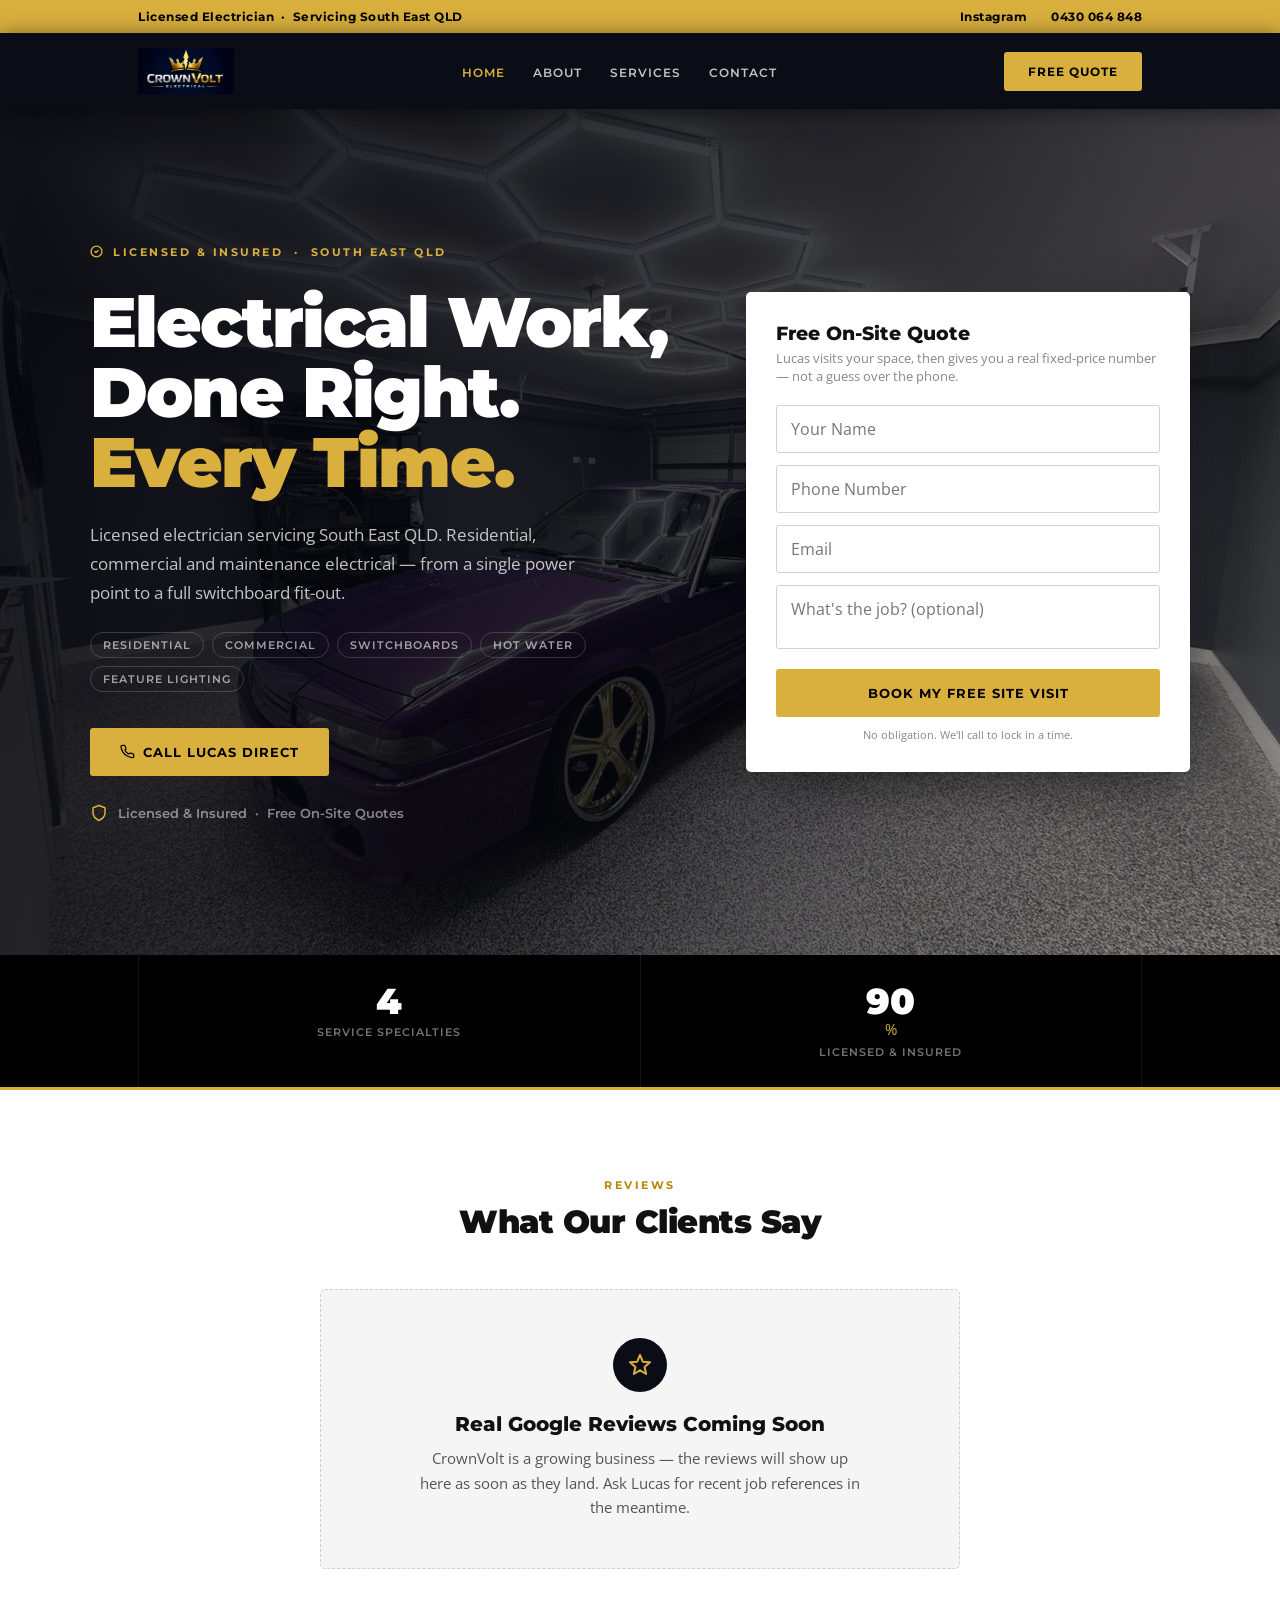
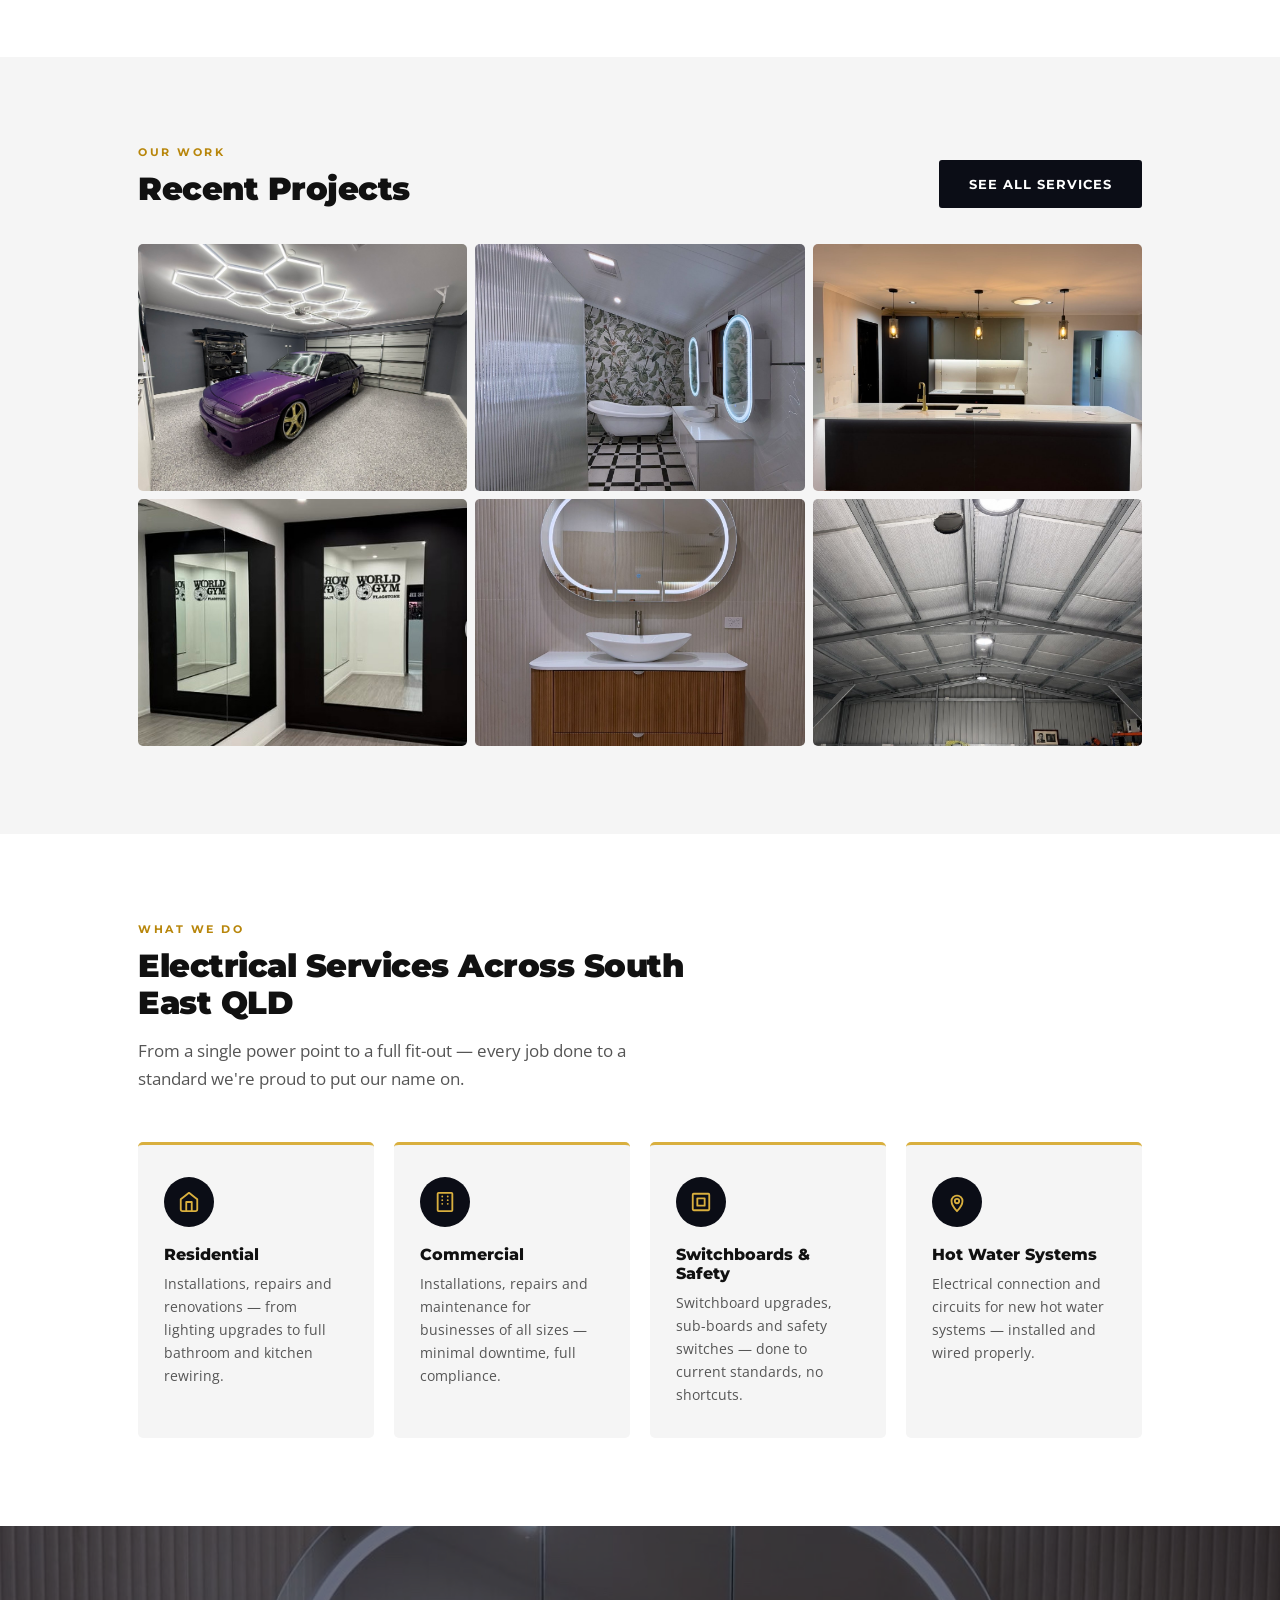
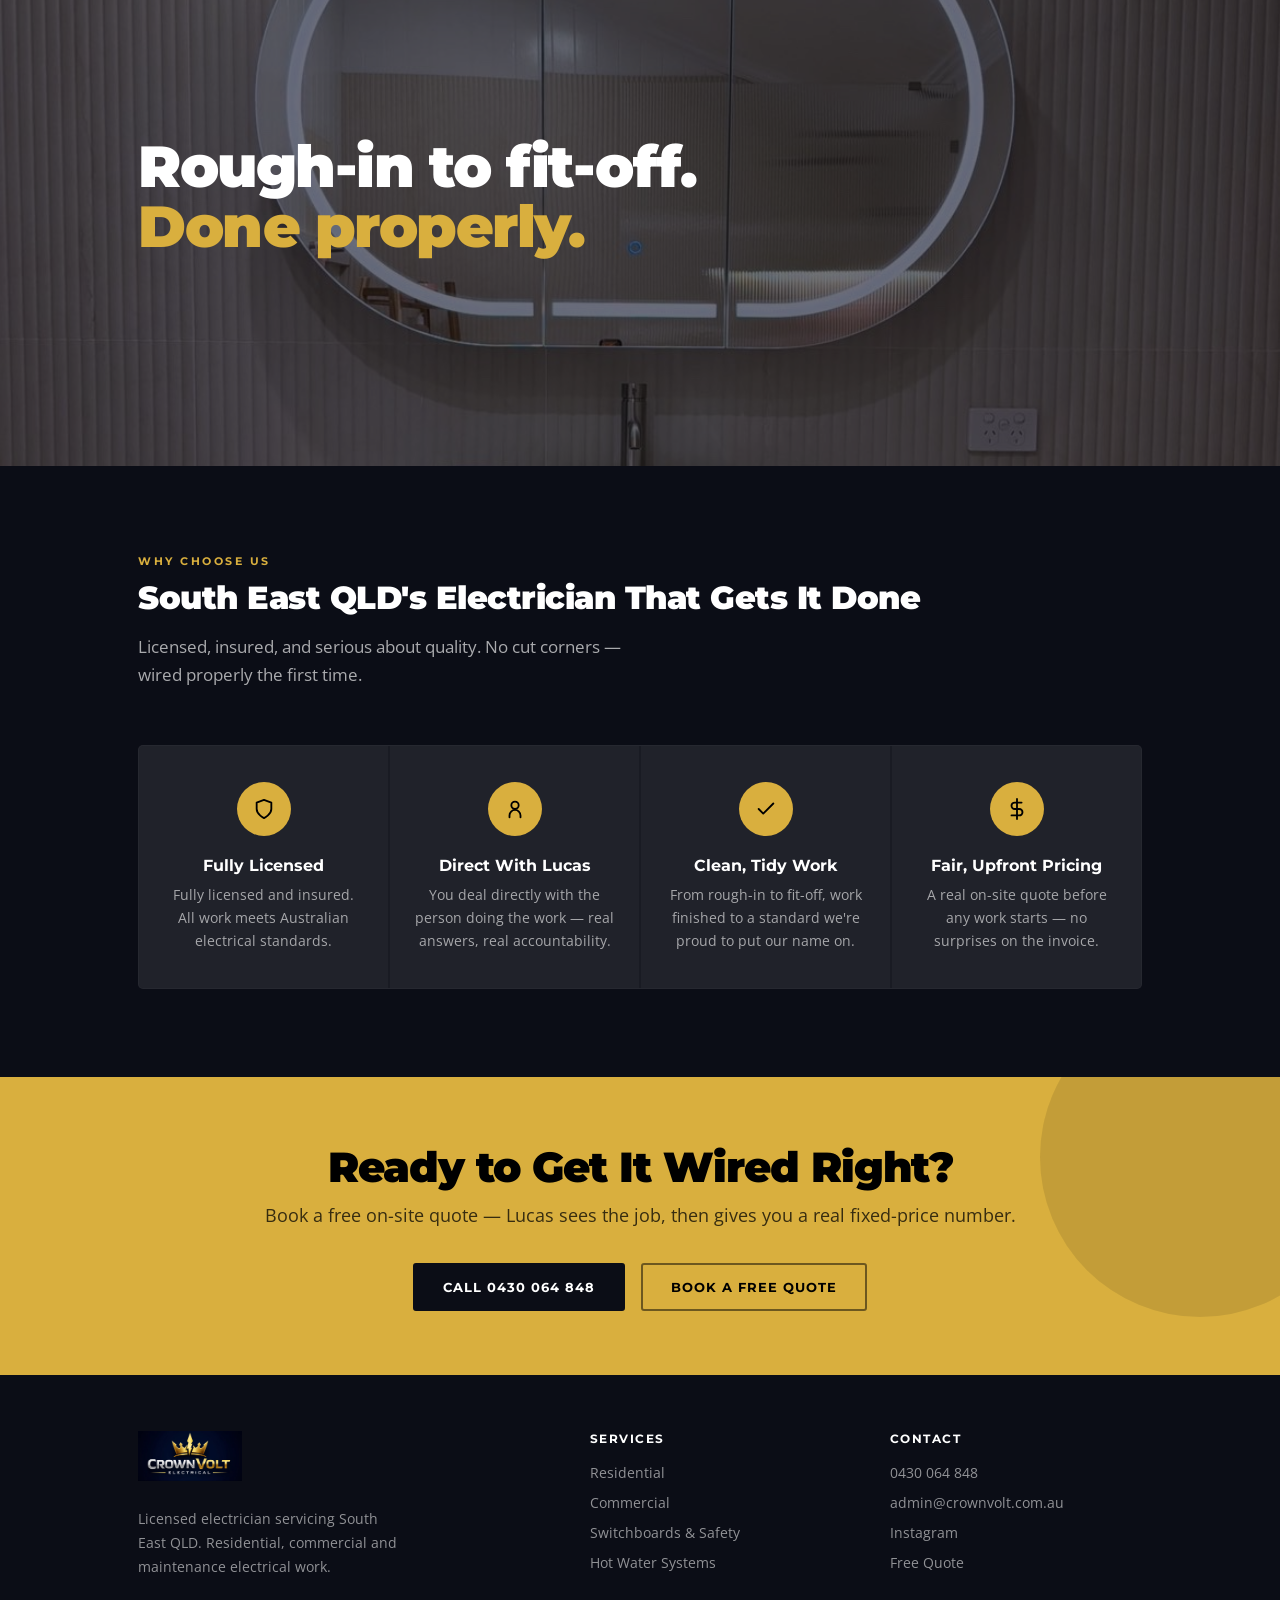
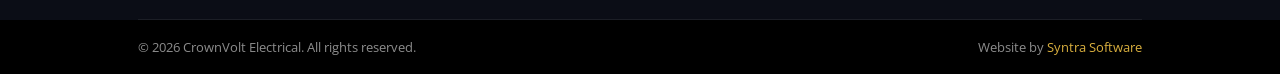
==== index.html @ 305467bc "Rebuild as a real 4-page site with fresh photos Was a single-page demo. Rebuilt to match the standar" ====
<!-- CrownVolt Electrical — Syntra build. Rebuilt as a 4-page site 2026-08-24 (was single-page
     2026-08-08), matching the standard now used across every other Syntra client site
     (ProCircuit/Powerluxe/SEQ DirtWorx). Real content: business name, phone, email, service
     area, and every photo are CrownVolt's own — 10 from photos Lucas supplied directly, 2 from
     their Instagram (@crownvolt.electrical, credited job: World's Gym Flagstone, 15 Aug 2026).
     No real Google reviews exist yet — Reviews section is an honest "coming soon" placeholder,
     not fabricated. Contact form is demo-safe (client-side only) — CrownVolt hasn't signed on
     yet, so there's no real n8n webhook to wire up. Owner "Lucas" confirmed by Joshua 2026-08-08. -->
<!DOCTYPE html>
<html lang="en">
<head>
  <meta charset="UTF-8" />
  <link rel="icon" type="image/png" href="favicon.png" />
  <meta name="viewport" content="width=device-width, initial-scale=1.0" />
  <title>CrownVolt Electrical | Licensed Electrician South East QLD</title>
  <meta name="description" content="CrownVolt Electrical — licensed electrician servicing South East QLD. Residential, commercial and maintenance electrical work. Free on-site quotes." />
  <meta property="og:title" content="CrownVolt Electrical | Licensed Electrician South East QLD" />
  <meta property="og:description" content="Residential, commercial and maintenance electrical work across South East QLD. Free on-site quotes." />
  <meta property="og:type" content="website" />
  <meta property="og:image" content="images/garage-hexagon-led-lighting.jpg" />
  <link rel="preconnect" href="https://fonts.googleapis.com" />
  <link rel="preconnect" href="https://fonts.gstatic.com" crossorigin />
  <link href="https://fonts.googleapis.com/css2?family=Montserrat:wght@400;500;600;700;800;900&family=Open+Sans:wght@400;500;600;700&display=swap" rel="stylesheet" />
  <link rel="stylesheet" href="css/styles.css" />
  <!-- No GA4 tag wired yet — CrownVolt hasn't signed on, nothing real to measure. -->
</head>
<body>

  <!-- TOP BAR -->
  <div class="topbar">
    <div class="inner topbar-inner">
      <span class="topbar-left">Licensed Electrician &nbsp;·&nbsp; Servicing South East QLD</span>
      <div class="topbar-right">
        <a href="https://www.instagram.com/crownvolt.electrical/" target="_blank" rel="noopener">Instagram</a>
        <a href="tel:0430064848"><strong>0430 064 848</strong></a>
      </div>
    </div>
  </div>

  <!-- NAV -->
  <header class="nav">
    <div class="inner nav-inner">
      <a href="index.html" class="nav-logo">
        <img src="logo.png" alt="CrownVolt Electrical" style="height:46px;width:auto;" />
      </a>
      <ul class="nav-links">
        <li><a href="index.html" class="is-active">Home</a></li>
        <li><a href="about.html">About</a></li>
        <li><a href="services.html">Services</a></li>
        <li><a href="contact.html">Contact</a></li>
      </ul>
      <a href="tel:0430064848" class="btn btn-primary nav-cta-btn">Free Quote</a>
      <button class="nav-hamburger" id="hamburger" aria-label="Menu">
        <span></span><span></span><span></span>
      </button>
    </div>
    <nav class="nav-mobile" id="mobileMenu">
      <a href="index.html">Home</a>
      <a href="about.html">About</a>
      <a href="services.html">Services</a>
      <a href="contact.html">Contact</a>
      <a href="tel:0430064848" class="btn btn-primary">0430 064 848</a>
    </nav>
  </header>

  <!-- HERO -->
  <section class="hero" id="hero">
    <div class="hero-photo"></div>
    <div class="hero-overlay"></div>
    <div class="inner hero-grid">
      <div class="hero-inner">
        <div class="hero-badge">
          <svg viewBox="0 0 24 24" fill="none" stroke="currentColor" stroke-width="2.5" stroke-linecap="round" stroke-linejoin="round" width="13" height="13"><path d="M9 12l2 2 4-4"/><circle cx="12" cy="12" r="10"/></svg>
          Licensed &amp; Insured &nbsp;·&nbsp; South East QLD
        </div>
        <h1 class="hero-headline">
          Electrical Work,<br />Done Right.<br /><em>Every Time.</em>
        </h1>
        <p class="hero-sub">
          Licensed electrician servicing South East QLD. Residential, commercial and maintenance electrical —
          from a single power point to a full switchboard fit-out.
        </p>
        <div class="hero-services">
          <span class="hero-service-tag">Residential</span>
          <span class="hero-service-tag">Commercial</span>
          <span class="hero-service-tag">Switchboards</span>
          <span class="hero-service-tag">Hot Water</span>
          <span class="hero-service-tag">Feature Lighting</span>
        </div>
        <div class="hero-cta-block">
          <a href="tel:0430064848" class="btn btn-primary">
            <svg viewBox="0 0 24 24" fill="none" stroke="currentColor" stroke-width="2" stroke-linecap="round" stroke-linejoin="round" width="15" height="15"><path d="M22 16.92v3a2 2 0 0 1-2.18 2 19.79 19.79 0 0 1-8.63-3.07A19.5 19.5 0 0 1 4.69 13a19.79 19.79 0 0 1-3.07-8.67A2 2 0 0 1 3.6 2.22h3a2 2 0 0 1 2 1.72c.127.96.361 1.903.7 2.81a2 2 0 0 1-.45 2.11L7.91 9.91a16 16 0 0 0 6.06 6.06l.94-.94a2 2 0 0 1 2.11-.45c.907.339 1.85.573 2.81.7A2 2 0 0 1 22 16.92z"/></svg>
            Call Lucas Direct
          </a>
        </div>
        <div class="hero-qbcc">
          <svg viewBox="0 0 24 24" fill="none" stroke="currentColor" stroke-width="2" stroke-linecap="round" stroke-linejoin="round" width="18" height="18"><path d="M12 22s8-4 8-10V5l-8-3-8 3v7c0 6 8 10 8 10z"/></svg>
          <span>Licensed &amp; Insured &nbsp;·&nbsp; Free On-Site Quotes</span>
        </div>
      </div>

      <div class="hero-lead-card">
        <h3>Free On-Site Quote</h3>
        <p class="sub">Lucas visits your space, then gives you a real fixed-price number — not a guess over the phone.</p>
        <form id="heroLeadForm">
          <div class="hero-form-group"><input type="text" placeholder="Your Name" required /></div>
          <div class="hero-form-group"><input type="tel" placeholder="Phone Number" required /></div>
          <div class="hero-form-group"><input type="email" placeholder="Email" required /></div>
          <div class="hero-form-group"><textarea placeholder="What's the job? (optional)"></textarea></div>
          <button type="submit" class="btn btn-primary">Book My Free Site Visit</button>
        </form>
        <p class="hero-lead-note">No obligation. We'll call to lock in a time.</p>
        <div id="heroFormSuccess">
          <svg xmlns="http://www.w3.org/2000/svg" width="30" height="30" viewBox="0 0 24 24" fill="none" stroke="currentColor" stroke-width="2" stroke-linecap="round" stroke-linejoin="round"><circle cx="12" cy="12" r="10"/><polyline points="8 12 11 15 16 9"/></svg>
          <p>Thanks — Lucas will call to lock in a time for your free site visit.</p>
        </div>
      </div>
    </div>
  </section>

  <!-- STATS BAR -->
  <section class="stats">
    <div class="inner">
      <div class="stats-grid">
        <div class="stat fade-up d1">
          <span class="stat-num" data-target="5">0</span>
          <span class="stat-label">Service Specialties</span>
        </div>
        <div class="stat fade-up d2">
          <span class="stat-num" data-target="100">0</span><span class="stat-suffix">%</span>
          <span class="stat-label">Licensed &amp; Insured</span>
        </div>
      </div>
    </div>
  </section>

  <!-- REVIEWS (Hero -> Reviews -> Gallery, standing order for every Syntra build) -->
  <section class="testimonials" id="reviews">
    <div class="inner">
      <div style="text-align:center;margin-bottom:48px;">
        <span class="section-label fade-up">Reviews</span>
        <h2 class="section-title fade-up d1" style="max-width:none;margin:0 auto;">What Our Clients Say</h2>
      </div>
      <div class="reviews-placeholder fade-up d2">
        <div class="icon">
          <svg viewBox="0 0 24 24" fill="none" stroke="currentColor" stroke-width="2" stroke-linecap="round" stroke-linejoin="round" width="24" height="24"><path d="M12 17.27L18.18 21l-1.64-7.03L22 9.24l-7.19-.61L12 2 9.19 8.63 2 9.24l5.46 4.73L5.82 21z"/></svg>
        </div>
        <h3>Real Google Reviews Coming Soon</h3>
        <p>CrownVolt is a growing business — the reviews will show up here as soon as they land. Ask Lucas for recent job references in the meantime.</p>
      </div>
    </div>
  </section>

  <!-- GALLERY -->
  <section class="gallery" id="gallery">
    <div class="inner">
      <div class="gallery-intro">
        <div>
          <span class="section-label fade-up">Our Work</span>
          <h2 class="section-title fade-up d1" style="margin-bottom:0;">Recent Projects</h2>
        </div>
        <a href="services.html" class="btn btn-dark fade-up d2">See All Services</a>
      </div>
      <div class="gallery-grid">
        <div class="gallery-item"><img src="images/garage-hexagon-led-lighting.jpg" alt="Custom garage — hexagon LED feature lighting installation" loading="lazy" /><span class="gallery-item-cap">Hexagon LED Feature Lighting</span></div>
        <div class="gallery-item"><img src="images/bathroom-checkerboard-clawfoot-tub-hires.jpg" alt="Bathroom renovation — freestanding tub, checkerboard floor, backlit oval mirrors" loading="lazy" /><span class="gallery-item-cap">Bathroom Renovation</span></div>
        <div class="gallery-item"><img src="images/kitchen-pendant-lighting-reno.jpg" alt="Kitchen renovation — pendant lighting and LED under-bench strip lighting" loading="lazy" /><span class="gallery-item-cap">Kitchen Renovation</span></div>
        <div class="gallery-item"><img src="images/commercial-gym-mirror-fitout.jpg" alt="World's Gym Flagstone — commercial electrical maintenance and fit-out" loading="lazy" /><span class="gallery-item-cap">Commercial — World's Gym</span></div>
        <div class="gallery-item"><img src="images/bathroom-timber-vanity-oval-mirror-hires.jpg" alt="Bathroom renovation — timber vanity with backlit LED oval mirror" loading="lazy" /><span class="gallery-item-cap">Bathroom Renovation</span></div>
        <div class="gallery-item"><img src="images/shed-highbay-lighting-hires.jpg" alt="Shed fit-out — LED highbay lighting installation" loading="lazy" /><span class="gallery-item-cap">Shed Fit-Out</span></div>
      </div>
    </div>
  </section>

  <!-- SERVICES TEASER -->
  <section class="services" id="services">
    <div class="inner">
      <span class="section-label fade-up">What We Do</span>
      <h2 class="section-title fade-up d1">Electrical Services Across South East QLD</h2>
      <p class="section-sub fade-up d2">From a single power point to a full fit-out — every job done to a standard we're proud to put our name on.</p>
      <div class="services-grid">

        <div class="service-icon-card fade-up d1">
          <div class="icon"><svg xmlns="http://www.w3.org/2000/svg" width="22" height="22" viewBox="0 0 24 24" fill="none" stroke="currentColor" stroke-width="2" stroke-linecap="round" stroke-linejoin="round"><path d="M3 9l9-7 9 7v11a2 2 0 0 1-2 2H5a2 2 0 0 1-2-2z"/><polyline points="9 22 9 12 15 12 15 22"/></svg></div>
          <h3>Residential</h3>
          <p>Installations, repairs and renovations — from lighting upgrades to full bathroom and kitchen rewiring.</p>
        </div>

        <div class="service-icon-card fade-up d2">
          <div class="icon"><svg xmlns="http://www.w3.org/2000/svg" width="22" height="22" viewBox="0 0 24 24" fill="none" stroke="currentColor" stroke-width="2" stroke-linecap="round" stroke-linejoin="round"><rect x="4" y="2" width="16" height="20" rx="1"/><line x1="9" y1="6" x2="9" y2="6.01"/><line x1="15" y1="6" x2="15" y2="6.01"/><line x1="9" y1="10" x2="9" y2="10.01"/><line x1="15" y1="10" x2="15" y2="10.01"/><line x1="9" y1="14" x2="9" y2="14.01"/><line x1="15" y1="14" x2="15" y2="14.01"/></svg></div>
          <h3>Commercial</h3>
          <p>Installations, repairs and maintenance for businesses of all sizes — minimal downtime, full compliance.</p>
        </div>

        <div class="service-icon-card fade-up d3">
          <div class="icon"><svg xmlns="http://www.w3.org/2000/svg" width="22" height="22" viewBox="0 0 24 24" fill="none" stroke="currentColor" stroke-width="2" stroke-linecap="round" stroke-linejoin="round"><rect x="3" y="3" width="18" height="18" rx="1"/><path d="M8 8h8v8H8z"/></svg></div>
          <h3>Switchboards &amp; Safety</h3>
          <p>Switchboard upgrades, sub-boards and safety switches — done to current standards, no shortcuts.</p>
        </div>

        <div class="service-icon-card fade-up d4">
          <div class="icon"><svg xmlns="http://www.w3.org/2000/svg" width="22" height="22" viewBox="0 0 24 24" fill="none" stroke="currentColor" stroke-width="2" stroke-linecap="round" stroke-linejoin="round"><path d="M12 22c4-4 6-7 6-11a6 6 0 0 0-12 0c0 4 2 7 6 11z"/><circle cx="12" cy="11" r="2.4"/></svg></div>
          <h3>Hot Water Systems</h3>
          <p>Electrical connection and circuits for new hot water systems — installed and wired properly.</p>
        </div>

      </div>
    </div>
  </section>

  <!-- STATEMENT PHOTO -->
  <section class="statement-photo">
    <div class="statement-bg" style="background-image:url('images/bathroom-timber-vanity-oval-mirror-hires.jpg');background-position:center 30%;"></div>
    <div class="statement-overlay"></div>
    <div class="inner statement-content">
      <p class="statement-text">Rough-in to fit-off.<br><em>Done properly.</em></p>
    </div>
  </section>

  <!-- WHY US -->
  <section class="why-us" id="why-us">
    <div class="inner">
      <span class="section-label fade-up">Why Choose Us</span>
      <h2 class="section-title fade-up d1">South East QLD's Electrician That Gets It Done</h2>
      <p class="section-sub fade-up d2">Licensed, insured, and serious about quality. No cut corners — wired properly the first time.</p>
      <div class="why-grid">
        <div class="why-item fade-up d1">
          <div class="why-icon">
            <svg viewBox="0 0 24 24" fill="none" stroke="currentColor" stroke-width="2" stroke-linecap="round" stroke-linejoin="round" width="22" height="22"><path d="M12 22s8-4 8-10V5l-8-3-8 3v7c0 6 8 10 8 10z"/></svg>
          </div>
          <h4>Fully Licensed</h4>
          <p>Fully licensed and insured. All work meets Australian electrical standards.</p>
        </div>
        <div class="why-item fade-up d2">
          <div class="why-icon">
            <svg viewBox="0 0 24 24" fill="none" stroke="currentColor" stroke-width="2" stroke-linecap="round" stroke-linejoin="round" width="22" height="22"><circle cx="12" cy="8" r="4"/><path d="M6 21v-2a6 6 0 0 1 12 0v2"/></svg>
          </div>
          <h4>Direct With Lucas</h4>
          <p>You deal directly with the person doing the work — real answers, real accountability.</p>
        </div>
        <div class="why-item fade-up d3">
          <div class="why-icon">
            <svg viewBox="0 0 24 24" fill="none" stroke="currentColor" stroke-width="2" stroke-linecap="round" stroke-linejoin="round" width="22" height="22"><polyline points="20 6 9 17 4 12"/></svg>
          </div>
          <h4>Clean, Tidy Work</h4>
          <p>From rough-in to fit-off, work finished to a standard we're proud to put our name on.</p>
        </div>
        <div class="why-item fade-up d4">
          <div class="why-icon">
            <svg viewBox="0 0 24 24" fill="none" stroke="currentColor" stroke-width="2" stroke-linecap="round" stroke-linejoin="round" width="22" height="22"><line x1="12" y1="1" x2="12" y2="23"/><path d="M17 5H9.5a3.5 3.5 0 0 0 0 7h5a3.5 3.5 0 0 1 0 7H6"/></svg>
          </div>
          <h4>Fair, Upfront Pricing</h4>
          <p>A real on-site quote before any work starts — no surprises on the invoice.</p>
        </div>
      </div>
    </div>
  </section>

  <!-- CTA BANNER -->
  <section class="cta-banner">
    <div class="inner cta-inner">
      <h2>Ready to Get It Wired Right?</h2>
      <p>Book a free on-site quote — Lucas sees the job, then gives you a real fixed-price number.</p>
      <div class="cta-buttons">
        <a href="tel:0430064848" class="btn btn-dark">Call 0430 064 848</a>
        <a href="contact.html" class="btn btn-outline">Book a Free Quote</a>
      </div>
    </div>
  </section>

  <!-- FOOTER -->
  <footer class="footer">
    <div class="inner">
      <div class="footer-grid">
        <div class="footer-brand">
          <div class="footer-logo">
            <img src="logo.png" alt="CrownVolt Electrical" style="height:50px;width:auto;margin-bottom:12px;" />
          </div>
          <p>Licensed electrician servicing South East QLD. Residential, commercial and maintenance electrical work.</p>
        </div>
        <div class="footer-col">
          <h4>Services</h4>
          <ul>
            <li><a href="services.html">Residential</a></li>
            <li><a href="services.html">Commercial</a></li>
            <li><a href="services.html">Switchboards &amp; Safety</a></li>
            <li><a href="services.html">Hot Water Systems</a></li>
          </ul>
        </div>
        <div class="footer-col">
          <h4>Contact</h4>
          <ul>
            <li><a href="tel:0430064848">0430 064 848</a></li>
            <li><a href="mailto:admin@crownvolt.com.au">admin@crownvolt.com.au</a></li>
            <li><a href="https://www.instagram.com/crownvolt.electrical/" target="_blank" rel="noopener">Instagram</a></li>
            <li><a href="contact.html">Free Quote</a></li>
          </ul>
        </div>
      </div>
    </div>
    <div class="footer-bottom">
      <div class="inner footer-bottom-inner">
        <span>&copy; 2026 CrownVolt Electrical. All rights reserved.</span>
        <span>Website by <a href="https://syntrasoftware.com" style="color:var(--c-secondary);">Syntra Software</a></span>
      </div>
    </div>
  </footer>

  <script src="js/main.js"></script>
</body>
</html>
---- css/styles.css ----
/* CrownVolt Electrical — shared stylesheet, multi-page rebuild 2026-08-24.
   Design system carried over from the original single-page demo (2026-08-08) —
   navy #0B0D16 + gold #D9AF3E, matched to CrownVolt's real logo. */

:root {
  --c-primary:          #0B0D16;
  --c-primary-dark:     #000000;
  --c-secondary:        #D9AF3E;
  --c-secondary-dark:   #B8860B;
  --c-accent:           #D9AF3E;

  --c-ink:              #111111;
  --c-body:             #555555;
  --c-muted:            #888888;
  --c-star:             #FFD000;
  --c-canvas:           #ffffff;
  --c-surface-soft:     #F5F5F5;
  --c-dark:             #111111;
  --c-dark-deep:        #000000;
  --c-hairline:         #e8e8e8;
  --c-hairline-strong:  #d0d0d0;
  --ff-display: 'Montserrat', Helvetica, Arial, sans-serif;
  --ff-body:    'Open Sans', Arial, sans-serif;
  --fs-hero:      clamp(38px, 6vw, 70px);
  --fs-h1:        clamp(32px, 4.5vw, 52px);
  --fs-h2:        clamp(24px, 3vw, 32px);
  --fs-h4:        18px;
  --fs-h5:        16px;
  --fs-body:      15px;
  --fs-body-lg:   17px;
  --space-xl:      64px;
  --space-section: 88px;
  --maxw:      1100px;
  --page-pad:  clamp(20px, 5vw, 48px);
  --nav-h:     76px;
  --r-btn:  3px;
  --r-card: 5px;
  --r-full: 9999px;
  --shadow-card: 0 2px 14px rgba(0,0,0,0.10);
  --ease-out: cubic-bezier(0.2, 0.7, 0.3, 1);
  --dur-fast: 150ms;
  --dur-base: 260ms;
}

*, *::before, *::after { box-sizing: border-box; margin: 0; padding: 0; }
html { scroll-behavior: smooth; }
body { font-family: var(--ff-body); font-size: var(--fs-body); color: var(--c-body); background: var(--c-canvas); }
img { display: block; max-width: 100%; }
a { color: inherit; text-decoration: none; }
.inner { max-width: var(--maxw); margin: 0 auto; padding: 0 var(--page-pad); }

/* ── BUTTONS ── */
.btn {
  display: inline-flex; align-items: center; gap: 8px;
  font-family: var(--ff-display); font-weight: 700; font-size: 13px;
  letter-spacing: 1px; text-transform: uppercase;
  padding: 14px 28px; border-radius: var(--r-btn);
  border: 2px solid transparent; cursor: pointer;
  transition: background var(--dur-base) var(--ease-out), transform var(--dur-fast) var(--ease-out);
}
.btn-primary { background: var(--c-secondary); color: #000; border-color: var(--c-secondary); }
.btn-primary:hover { background: var(--c-secondary-dark); border-color: var(--c-secondary-dark); transform: translateY(-1px); }
.btn-outline { background: transparent; color: #fff; border-color: rgba(255,255,255,0.65); }
.btn-outline:hover { background: rgba(255,255,255,0.10); border-color: #fff; }
.btn-dark { background: var(--c-primary); color: #fff; border-color: var(--c-primary); }
.btn-dark:hover { background: #1c2033; transform: translateY(-1px); }

/* ── TOP BAR ── */
.topbar {
  background: var(--c-secondary); color: #000;
  font-size: 12px; font-family: var(--ff-display); font-weight: 700;
  letter-spacing: 0.5px; padding: 9px 0;
}
.topbar-inner { display: flex; justify-content: space-between; align-items: center; gap: 16px; flex-wrap: wrap; }
.topbar a { color: inherit; transition: opacity var(--dur-fast); }
.topbar a:hover { opacity: 0.7; }
.topbar-right { display: flex; gap: 24px; }
@media (max-width: 768px) { .topbar-left { display: none; } }

/* ── NAV ── */
.nav {
  position: sticky; top: 0; z-index: 100;
  background: var(--c-primary); height: var(--nav-h);
  box-shadow: 0 2px 20px rgba(0,0,0,0.50);
}
.nav-inner { height: 100%; display: flex; align-items: center; justify-content: space-between; gap: 32px; }
.nav-logo { display: flex; align-items: center; }
.nav-links { display: flex; gap: 28px; list-style: none; }
.nav-links a {
  font-family: var(--ff-display); font-weight: 600; font-size: 12px;
  letter-spacing: 1px; text-transform: uppercase; color: rgba(255,255,255,0.75);
  transition: color var(--dur-fast);
}
.nav-links a:hover, .nav-links a.is-active { color: var(--c-secondary); }
.nav-cta-btn { padding: 10px 22px; font-size: 12px; }
.nav-hamburger { display: none; flex-direction: column; gap: 5px; cursor: pointer; padding: 4px; }
.nav-hamburger span { display: block; width: 24px; height: 2px; background: #fff; border-radius: 2px; transition: all var(--dur-base); }
.nav-mobile { display: none; }
@media (max-width: 768px) {
  .nav-links, .nav-cta-btn { display: none; }
  .nav-hamburger { display: flex; }
  .nav-mobile {
    position: fixed; inset: 0; top: var(--nav-h);
    background: #000; padding: 32px var(--page-pad);
    flex-direction: column; gap: 8px; z-index: 99;
  }
  .nav-mobile.is-open { display: flex; }
  .nav-mobile a {
    font-family: var(--ff-display); font-weight: 700; font-size: 18px;
    color: #fff; padding: 14px 0; border-bottom: 1px solid rgba(255,255,255,0.08);
  }
  .nav-mobile .btn { margin-top: 16px; justify-content: center; }
}

/* ── HERO (home page — full height, lead form) ── */
.hero {
  position: relative; min-height: 94vh;
  display: flex; align-items: center;
  background: var(--c-primary); overflow: hidden;
}
.hero-photo {
  position: absolute; inset: 0;
  background: url('../images/garage-hexagon-led-lighting.jpg') center 40%/cover no-repeat;
}
.hero-overlay {
  position: absolute; inset: 0;
  background: linear-gradient(115deg, rgba(6,7,14,0.94) 0%, rgba(6,7,14,0.76) 55%, rgba(6,7,14,0.34) 100%);
}
.hero-grid {
  position: relative; z-index: 1; padding: var(--space-xl) 0;
  display: grid; grid-template-columns: 1.15fr 0.85fr; gap: 56px; align-items: center;
}
.hero-inner { max-width: 680px; }
@media (max-width: 900px) { .hero-grid { grid-template-columns: 1fr; padding: 44px 0; } }

.hero-lead-card { background: #fff; border-radius: var(--r-card); padding: 30px; box-shadow: 0 24px 50px -16px rgba(0,0,0,0.55); animation: fadeUp 0.7s var(--ease-out) 0.3s both; }
.hero-lead-card h3 { font-family: var(--ff-display); font-weight: 800; font-size: 19px; color: var(--c-ink); margin-bottom: 4px; }
.hero-lead-card .sub { font-size: 13px; color: var(--c-muted); margin-bottom: 20px; }
.hero-form-group { margin-bottom: 12px; }
.hero-form-group input, .hero-form-group textarea {
  width: 100%; font-family: var(--ff-body); font-size: 16px; color: var(--c-ink);
  background: #fff; border: 1px solid var(--c-hairline-strong); border-radius: var(--r-btn);
  padding: 12px 14px; outline: none; transition: border-color 0.15s;
}
.hero-form-group input:focus, .hero-form-group textarea:focus { border-color: var(--c-secondary-dark); }
.hero-form-group textarea { resize: none; height: 64px; }
.hero-lead-card .btn { width: 100%; justify-content: center; margin-top: 4px; }
.hero-lead-note { text-align: center; font-size: 11px; color: var(--c-muted); margin-top: 10px; }
#heroFormSuccess { display: none; text-align: center; padding: 10px 0; }
#heroFormSuccess svg { color: var(--c-secondary-dark); margin: 0 auto 8px; }
#heroFormSuccess p { font-size: 13.5px; color: var(--c-body); }
.hero-badge {
  display: inline-flex; align-items: center; gap: 10px;
  color: var(--c-secondary); font-family: var(--ff-display); font-weight: 700;
  font-size: 11px; letter-spacing: 2.5px; text-transform: uppercase;
  margin-bottom: 28px;
  animation: fadeUp 0.6s var(--ease-out) 0.1s both;
}
.hero-headline {
  font-family: var(--ff-display); font-weight: 900;
  font-size: var(--fs-hero); line-height: 1.0;
  color: #fff; letter-spacing: -2px;
  animation: fadeUp 0.7s var(--ease-out) 0.2s both;
}
.hero-headline em { font-style: normal; color: var(--c-secondary); }
.hero-sub {
  font-size: 17px; line-height: 1.7; color: rgba(255,255,255,0.75);
  margin-top: 24px; animation: fadeUp 0.7s var(--ease-out) 0.32s both;
  max-width: 520px;
}
.hero-services {
  display: flex; flex-wrap: wrap; gap: 8px; margin-top: 24px;
  animation: fadeUp 0.7s var(--ease-out) 0.38s both;
}
.hero-service-tag {
  font-family: var(--ff-display); font-weight: 600; font-size: 11px;
  letter-spacing: 1px; text-transform: uppercase;
  color: rgba(255,255,255,0.60); border: 1px solid rgba(255,255,255,0.18);
  padding: 5px 12px; border-radius: var(--r-full);
}
.hero-cta-block {
  display: flex; flex-wrap: wrap; gap: 14px; margin-top: 36px;
  animation: fadeUp 0.7s var(--ease-out) 0.44s both;
}
.hero-qbcc {
  display: flex; align-items: center; gap: 10px; margin-top: 28px;
  color: rgba(255,255,255,0.50); font-size: 13px; font-family: var(--ff-display); font-weight: 600;
  animation: fadeUp 0.7s var(--ease-out) 0.52s both;
}
.hero-qbcc svg { color: var(--c-secondary); min-width: 18px; }

/* ── PAGE HERO (about/services/contact — shorter banner, no lead form) ── */
.page-hero {
  position: relative; padding: 168px 0 72px;
  background: var(--c-primary); overflow: hidden;
}
.page-hero-photo { position: absolute; inset: 0; background-size: cover; background-position: center; opacity: 0.34; }
.page-hero-overlay { position: absolute; inset: 0; background: linear-gradient(180deg, rgba(11,13,22,0.55) 0%, rgba(11,13,22,0.97) 100%); }
.page-hero-content { position: relative; z-index: 1; }
.page-hero .section-label { color: var(--c-secondary); }
.page-hero h1 { font-family: var(--ff-display); font-weight: 900; font-size: var(--fs-h1); color: #fff; letter-spacing: -1px; max-width: 640px; margin-top: 10px; }
.page-hero p { font-size: var(--fs-body-lg); color: rgba(255,255,255,0.70); max-width: 560px; margin-top: 18px; line-height: 1.65; }

/* ── STATS BAR ── */
.stats { background: #000; border-bottom: 3px solid var(--c-secondary); }
.stats-grid { display: grid; grid-template-columns: repeat(2, 1fr); border-left: 1px solid rgba(255,255,255,0.08); }
.stat { padding: 28px 24px; text-align: center; border-right: 1px solid rgba(255,255,255,0.08); }
.stat-num { font-family: var(--ff-display); font-weight: 900; font-size: 36px; color: #fff; line-height: 1; display: block; }
.stat-suffix { color: var(--c-secondary); }
.stat-label { font-family: var(--ff-display); font-weight: 600; font-size: 11px; letter-spacing: 1px; text-transform: uppercase; color: rgba(255,255,255,0.45); margin-top: 6px; display: block; }

/* ── SECTION HEADERS ── */
.section-label {
  font-family: var(--ff-display); font-weight: 700; font-size: 11px;
  letter-spacing: 2.5px; text-transform: uppercase; color: var(--c-secondary-dark);
  margin-bottom: 12px; display: block;
}
.section-title {
  font-family: var(--ff-display); font-weight: 900; font-size: var(--fs-h2);
  color: var(--c-ink); line-height: 1.15; max-width: 560px; margin-bottom: 16px;
  letter-spacing: -0.5px;
}
.section-sub { font-size: var(--fs-body-lg); color: var(--c-body); max-width: 520px; line-height: 1.65; margin-bottom: 48px; }

/* ── SERVICES (teaser grid, home page) ── */
.services { padding: var(--space-section) 0; background: var(--c-canvas); }
.services-grid { display: grid; grid-template-columns: repeat(4, 1fr); gap: 20px; }
.service-icon-card { background: var(--c-surface-soft); border-radius: var(--r-card); padding: 32px 26px; border-top: 3px solid var(--c-secondary); }
.service-icon-card .icon { width: 50px; height: 50px; border-radius: var(--r-full); background: var(--c-primary); color: var(--c-secondary); display: flex; align-items: center; justify-content: center; margin-bottom: 18px; }
.service-icon-card h3 { font-family: var(--ff-display); font-weight: 800; font-size: var(--fs-h5); color: var(--c-ink); margin-bottom: 8px; }
.service-icon-card p { font-size: 14px; line-height: 1.65; color: var(--c-body); }
@media (max-width: 768px) { .services-grid { grid-template-columns: 1fr; } }
@media (min-width: 481px) and (max-width: 768px) { .services-grid { grid-template-columns: repeat(2, 1fr); } }

/* ── SERVICE DETAIL (services.html — photo + text rows) ── */
.service-detail { padding: var(--space-section) 0; background: var(--c-canvas); }
.service-detail:nth-child(even) { background: var(--c-surface-soft); }
.service-row { display: grid; grid-template-columns: 1fr 1fr; gap: 56px; align-items: center; }
.service-row.is-reversed .service-row-photo { order: 2; }
.service-row-photo { border-radius: var(--r-card); overflow: hidden; aspect-ratio: 4/3; }
.service-row-photo img { width: 100%; height: 100%; object-fit: cover; }
.service-row-text .icon { width: 50px; height: 50px; border-radius: var(--r-full); background: var(--c-primary); color: var(--c-secondary); display: flex; align-items: center; justify-content: center; margin-bottom: 20px; }
.service-row-text h2 { font-family: var(--ff-display); font-weight: 900; font-size: var(--fs-h2); color: var(--c-ink); letter-spacing: -0.5px; margin-bottom: 14px; }
.service-row-text p { font-size: var(--fs-body-lg); line-height: 1.7; color: var(--c-body); margin-bottom: 18px; }
.service-row-text ul { list-style: none; display: flex; flex-direction: column; gap: 10px; }
.service-row-text ul li { display: flex; align-items: center; gap: 10px; font-size: 14.5px; color: var(--c-ink); font-weight: 600; }
.service-row-text ul li svg { color: var(--c-secondary-dark); min-width: 18px; }
@media (max-width: 860px) {
  .service-row { grid-template-columns: 1fr; gap: 28px; }
  .service-row.is-reversed .service-row-photo { order: 0; }
}

/* ── STATEMENT ── */
.statement-photo { position: relative; height: 60vh; min-height: 380px; overflow: hidden; }
.statement-bg { position: absolute; inset: 0; background-size: cover; background-position: center; }
.statement-overlay { position: absolute; inset: 0; background: rgba(6,7,14,0.55); }
.statement-content { position: relative; z-index: 2; height: 100%; display: flex; align-items: center; }
.statement-text {
  font-family: var(--ff-display); font-size: clamp(30px, 4.5vw, 58px);
  font-weight: 900; color: #fff; line-height: 1.05; letter-spacing: -1.5px;
}
.statement-text em { font-style: normal; color: var(--c-secondary); }

/* ── GALLERY ── */
.gallery { padding: var(--space-section) 0; background: var(--c-surface-soft); }
.gallery-intro { display: flex; justify-content: space-between; align-items: flex-end; margin-bottom: 36px; flex-wrap: wrap; gap: 20px; }
.gallery-grid { display: grid; gap: 8px; grid-template-columns: repeat(3, 1fr); }
.gallery-item { overflow: hidden; border-radius: var(--r-card); position: relative; aspect-ratio: 4/3; background: #ccc; }
.gallery-item img { width: 100%; height: 100%; object-fit: cover; transition: transform 0.5s var(--ease-out); }
.gallery-item:hover img { transform: scale(1.06); }
.gallery-item-cap {
  position: absolute; inset: auto 0 0 0; padding: 10px 12px;
  background: linear-gradient(0deg, rgba(0,0,0,0.65), rgba(0,0,0,0));
  color: #fff; font-family: var(--ff-display); font-weight: 700; font-size: 11.5px;
  letter-spacing: 0.4px; opacity: 0; transition: opacity var(--dur-base);
}
.gallery-item:hover .gallery-item-cap { opacity: 1; }
@media (max-width: 600px) { .gallery-grid { grid-template-columns: repeat(2, 1fr); } }

/* ── WHY US ── */
.why-us { padding: var(--space-section) 0; background: var(--c-primary); }
.why-us .section-label { color: var(--c-secondary); }
.why-us .section-title { color: #fff; max-width: none; }
.why-us .section-sub { color: rgba(255,255,255,0.65); margin-bottom: 56px; }
.why-grid {
  display: grid; grid-template-columns: repeat(4, 1fr); gap: 2px;
  background: rgba(255,255,255,0.06); border: 1px solid rgba(255,255,255,0.06);
  border-radius: var(--r-card); overflow: hidden;
}
.why-item { background: rgba(255,255,255,0.03); padding: 36px 24px; text-align: center; transition: background var(--dur-base); }
.why-item:hover { background: rgba(255,255,255,0.07); }
.why-icon { width: 54px; height: 54px; border-radius: var(--r-full); background: var(--c-secondary); color: #000; display: flex; align-items: center; justify-content: center; margin: 0 auto 20px; }
.why-item h4 { font-family: var(--ff-display); font-weight: 700; font-size: var(--fs-h5); color: #fff; margin-bottom: 8px; }
.why-item p { font-size: 14px; line-height: 1.65; color: rgba(255,255,255,0.60); }
@media (max-width: 768px) { .why-grid { grid-template-columns: repeat(2, 1fr); } }
@media (max-width: 480px) { .why-grid { grid-template-columns: 1fr; } }

/* ── ABOUT STORY (about.html) ── */
.about-story { padding: var(--space-section) 0; background: var(--c-canvas); }
.about-story-grid { display: grid; grid-template-columns: 1fr 1fr; gap: 56px; align-items: center; }
.about-story-photo { border-radius: var(--r-card); overflow: hidden; aspect-ratio: 4/5; }
.about-story-photo img { width: 100%; height: 100%; object-fit: cover; }
.about-story-text h2 { font-family: var(--ff-display); font-weight: 900; font-size: var(--fs-h2); color: var(--c-ink); letter-spacing: -0.5px; margin-bottom: 18px; }
.about-story-text p { font-size: var(--fs-body-lg); line-height: 1.75; color: var(--c-body); margin-bottom: 16px; }
@media (max-width: 860px) { .about-story-grid { grid-template-columns: 1fr; gap: 28px; } }

/* ── REVIEWS (honest placeholder — no real Google reviews exist yet) ── */
.testimonials { padding: var(--space-section) 0; background: var(--c-canvas); }
.reviews-placeholder {
  max-width: 640px; margin: 0 auto; text-align: center;
  background: var(--c-surface-soft); border: 1px dashed var(--c-hairline-strong);
  border-radius: var(--r-card); padding: 48px 36px;
}
.reviews-placeholder .icon { width: 54px; height: 54px; border-radius: var(--r-full); background: var(--c-primary); color: var(--c-secondary); display: flex; align-items: center; justify-content: center; margin: 0 auto 20px; }
.reviews-placeholder h3 { font-family: var(--ff-display); font-weight: 800; font-size: 20px; color: var(--c-ink); margin-bottom: 10px; }
.reviews-placeholder p { font-size: 15px; line-height: 1.65; color: var(--c-body); max-width: 440px; margin: 0 auto; }

/* ── CTA BANNER ── */
.cta-banner { padding: var(--space-xl) 0; background: var(--c-secondary); position: relative; overflow: hidden; }
.cta-banner::before { content: ''; position: absolute; right: -80px; top: -80px; width: 320px; height: 320px; border-radius: var(--r-full); background: rgba(0,0,0,0.10); }
.cta-inner { text-align: center; position: relative; z-index: 1; }
.cta-inner h2 { font-family: var(--ff-display); font-weight: 900; font-size: clamp(26px, 4vw, 42px); color: #000; letter-spacing: -1px; margin-bottom: 10px; }
.cta-inner p { font-size: 18px; color: rgba(0,0,0,0.75); margin-bottom: 36px; }
.cta-buttons { display: flex; justify-content: center; gap: 16px; flex-wrap: wrap; }
.cta-banner .btn-outline { color: #000; border-color: rgba(0,0,0,0.5); }
.cta-banner .btn-outline:hover { background: rgba(0,0,0,0.08); border-color: #000; }

/* ── CONTACT ── */
.contact { padding: var(--space-section) 0; background: var(--c-canvas); }
.contact-grid { display: grid; grid-template-columns: 1fr 1.4fr; gap: 64px; align-items: start; }
.contact-info h2 { font-family: var(--ff-display); font-weight: 900; font-size: var(--fs-h2); color: var(--c-ink); margin-bottom: 16px; letter-spacing: -0.5px; }
.contact-info p { font-size: var(--fs-body-lg); line-height: 1.65; color: var(--c-body); margin-bottom: 32px; }
.contact-detail { display: flex; gap: 14px; align-items: flex-start; margin-bottom: 20px; }
.contact-detail-icon { width: 44px; height: 44px; min-width: 44px; border-radius: var(--r-card); background: #F5F5F5; color: var(--c-primary); display: flex; align-items: center; justify-content: center; }
.contact-detail strong { font-family: var(--ff-display); font-weight: 700; font-size: 14px; color: var(--c-ink); display: block; margin-bottom: 2px; }
.contact-detail span { font-size: 14px; color: var(--c-body); }
.contact-form-wrap { background: var(--c-surface-soft); border-radius: 6px; padding: 36px; }
.form-row { display: grid; grid-template-columns: 1fr 1fr; gap: 16px; }
.form-group { display: flex; flex-direction: column; gap: 6px; margin-bottom: 16px; }
.form-group label { font-family: var(--ff-display); font-weight: 600; font-size: 13px; color: var(--c-ink); }
.form-group input, .form-group textarea, .form-group select {
  font-family: var(--ff-body); font-size: 15px; color: var(--c-ink);
  background: var(--c-canvas); border: 1px solid var(--c-hairline-strong);
  border-radius: var(--r-btn); padding: 12px 16px;
  transition: border-color var(--dur-fast), box-shadow var(--dur-fast);
  outline: none; width: 100%;
}
.form-group input:focus, .form-group textarea:focus, .form-group select:focus { border-color: var(--c-secondary); box-shadow: 0 0 0 3px rgba(217,175,62,0.18); }
.form-group textarea { min-height: 120px; resize: vertical; }
.form-success { display: none; padding: 16px; background: #d1fae5; border-radius: var(--r-btn); color: #065f46; font-family: var(--ff-display); font-weight: 600; font-size: 14px; margin-top: 12px; }
@media (max-width: 768px) { .contact-grid { grid-template-columns: 1fr; } .form-row { grid-template-columns: 1fr; } }

/* ── FOOTER ── */
.footer { background: #0B0D16; color: rgba(255,255,255,0.55); padding: 56px 0 0; }
.footer-grid { display: grid; grid-template-columns: 1.6fr 1fr 1fr; gap: 48px; padding-bottom: 40px; border-bottom: 1px solid rgba(255,255,255,0.07); }
.footer-logo { display: flex; margin-bottom: 14px; }
.footer-brand p { font-size: 14px; line-height: 1.7; max-width: 260px; }
.footer-col h4 { font-family: var(--ff-display); font-weight: 700; font-size: 12px; letter-spacing: 1.5px; text-transform: uppercase; color: #fff; margin-bottom: 16px; }
.footer-col ul { list-style: none; display: flex; flex-direction: column; gap: 10px; }
.footer-col ul a { font-size: 14px; color: rgba(255,255,255,0.55); transition: color var(--dur-fast); }
.footer-col ul a:hover { color: var(--c-secondary); }
.footer-bottom { background: #000; padding: 18px 0; font-size: 13px; }
.footer-bottom-inner { display: flex; justify-content: space-between; align-items: center; gap: 12px; flex-wrap: wrap; }
@media (max-width: 768px) { .footer-grid { grid-template-columns: 1fr; } }

/* ── ANIMATIONS ── */
@keyframes fadeUp { from { opacity: 0; transform: translateY(28px); } to { opacity: 1; transform: translateY(0); } }
.fade-up { opacity: 0; transform: translateY(28px); transition: opacity 0.6s var(--ease-out), transform 0.6s var(--ease-out); }
.fade-up.is-visible { opacity: 1; transform: translateY(0); }
.d1 { transition-delay: 0.06s; } .d2 { transition-delay: 0.13s; }
.d3 { transition-delay: 0.20s; } .d4 { transition-delay: 0.27s; }
@media (prefers-reduced-motion: reduce) {
  *, *::before, *::after { animation-duration: 0.01ms !important; transition-duration: 0.01ms !important; }
}
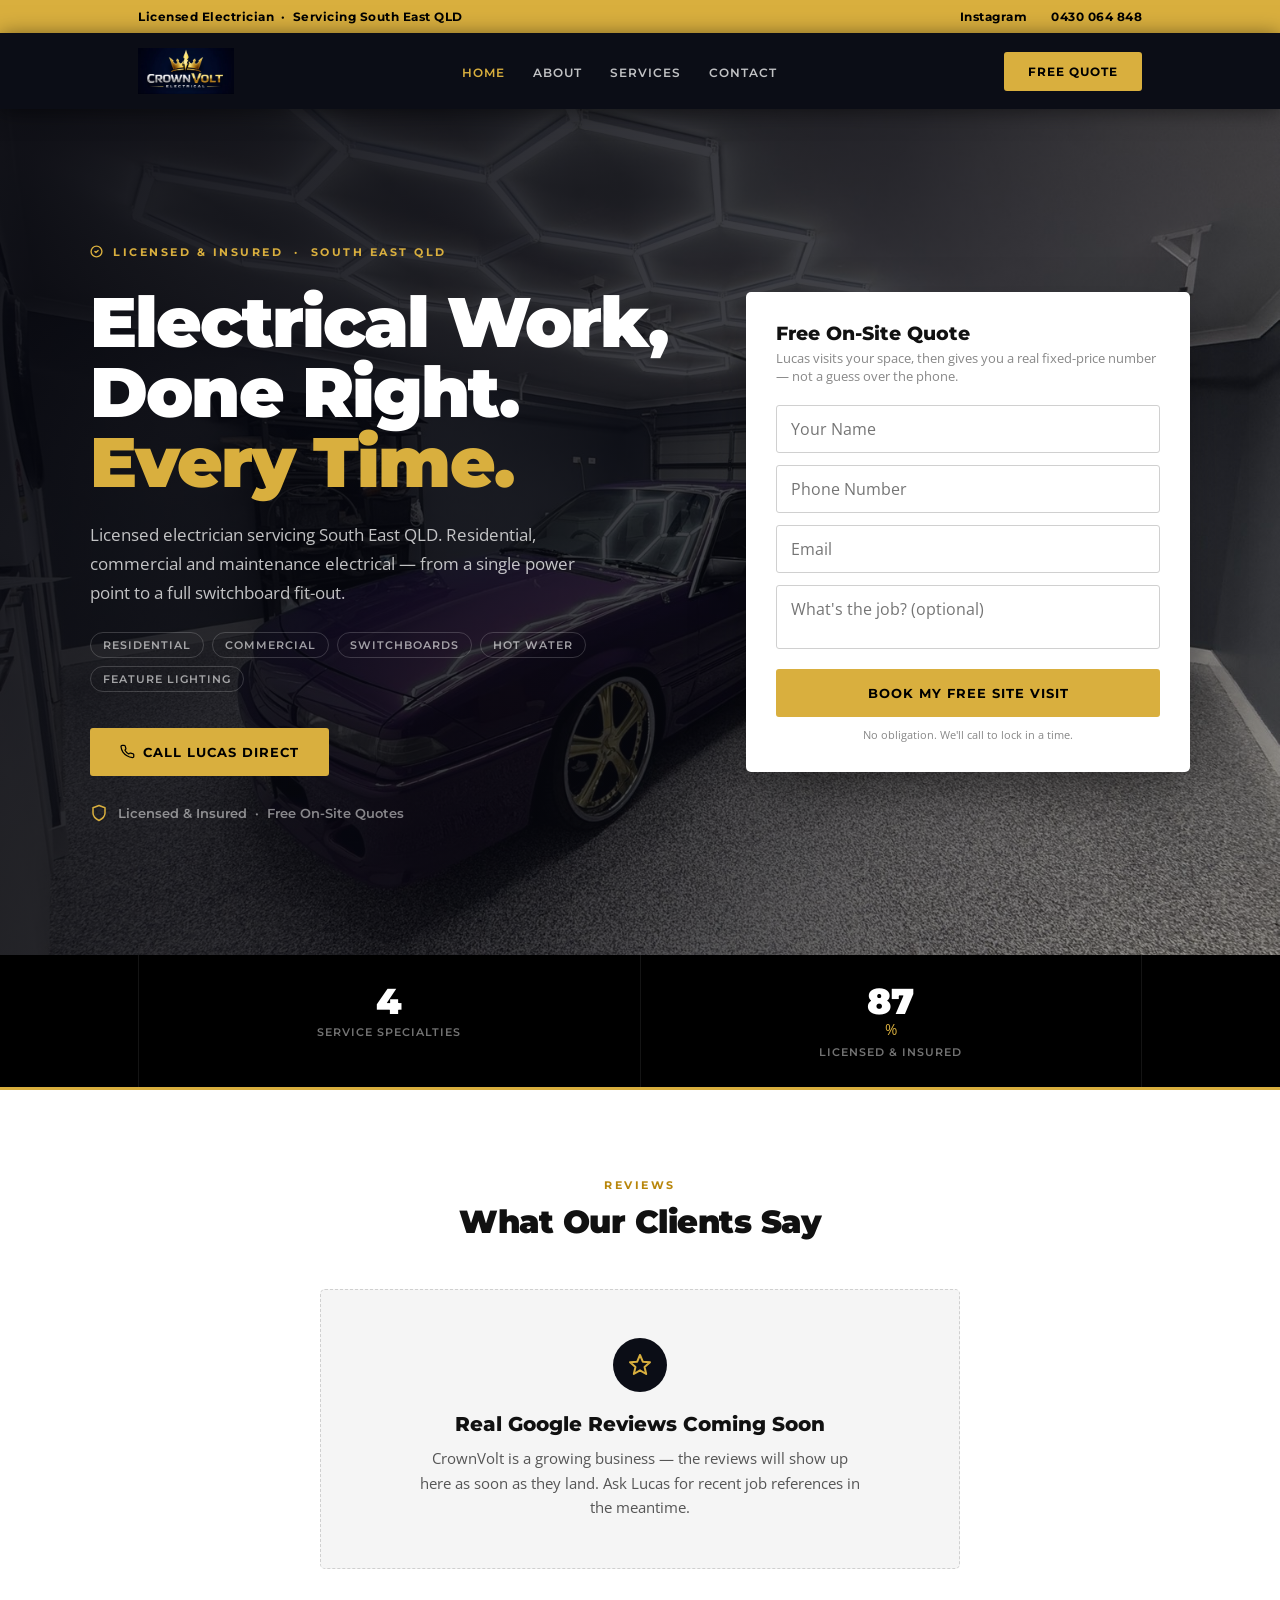
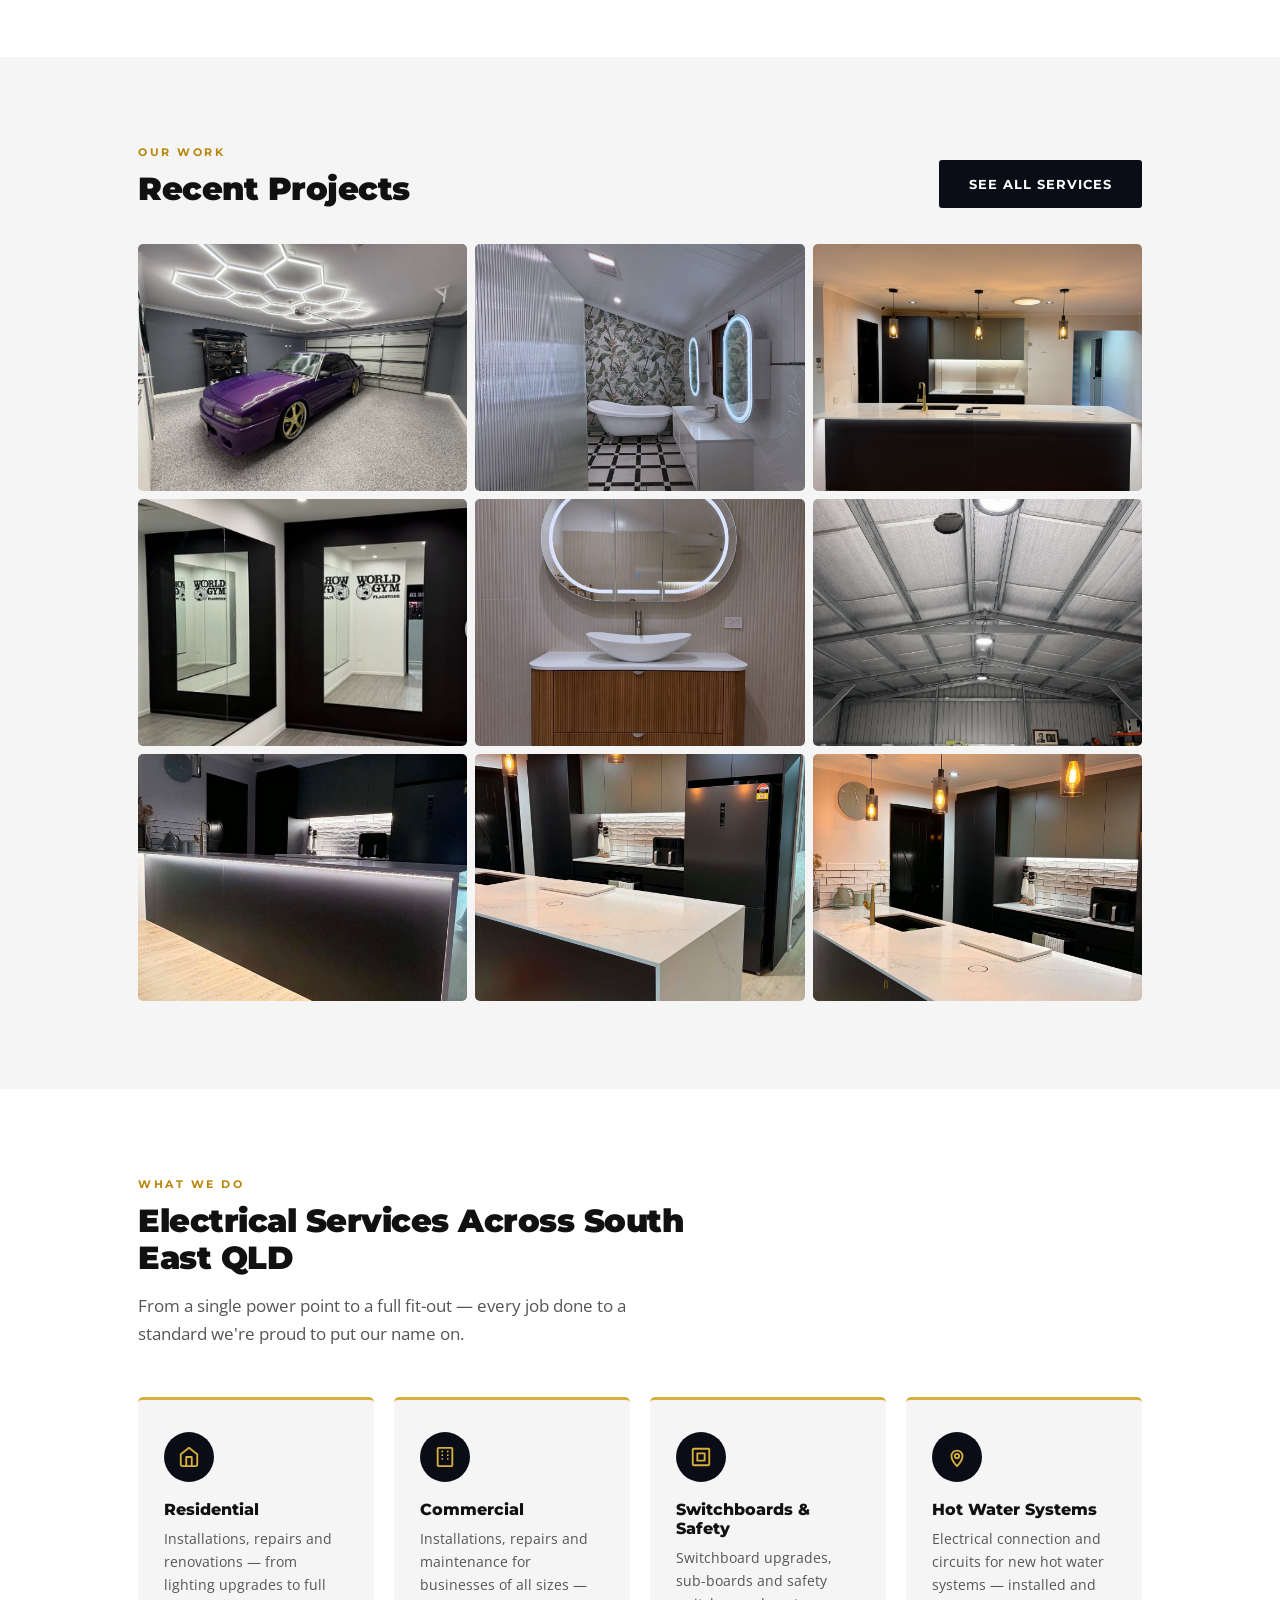
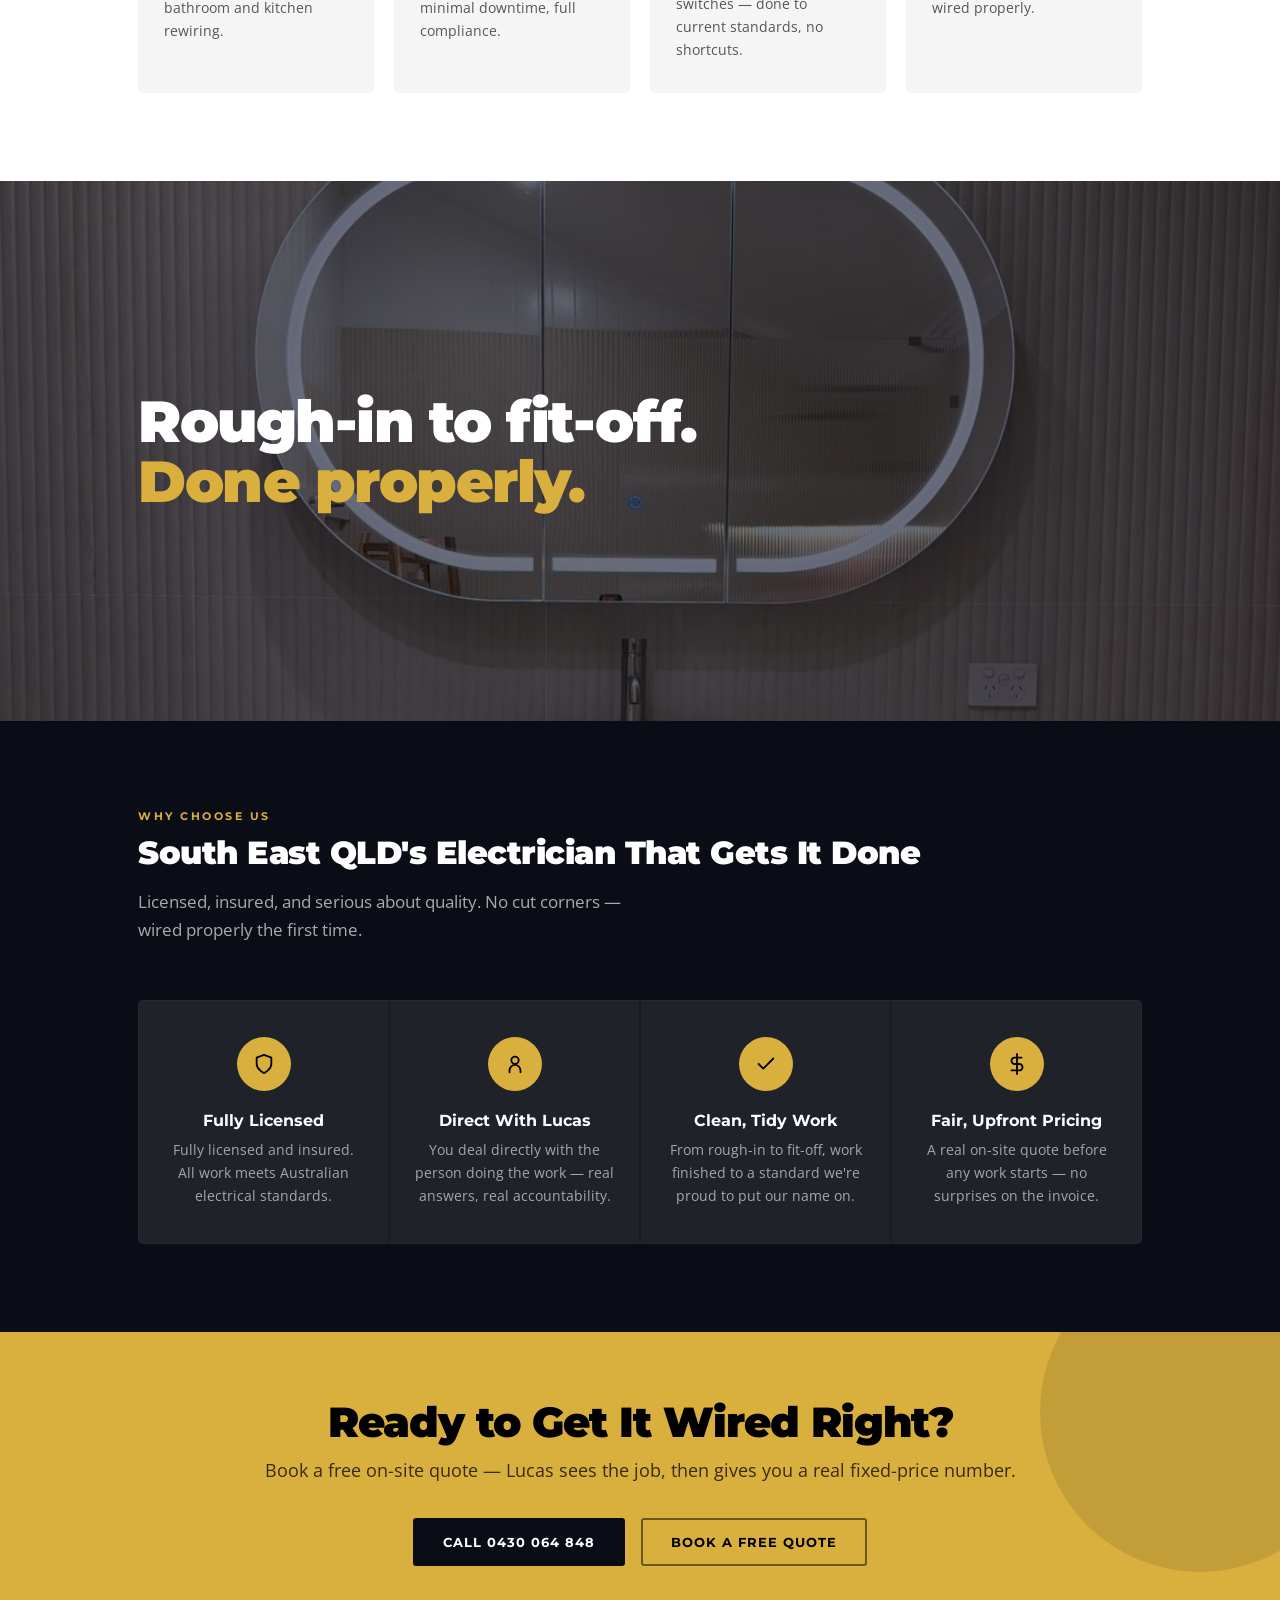
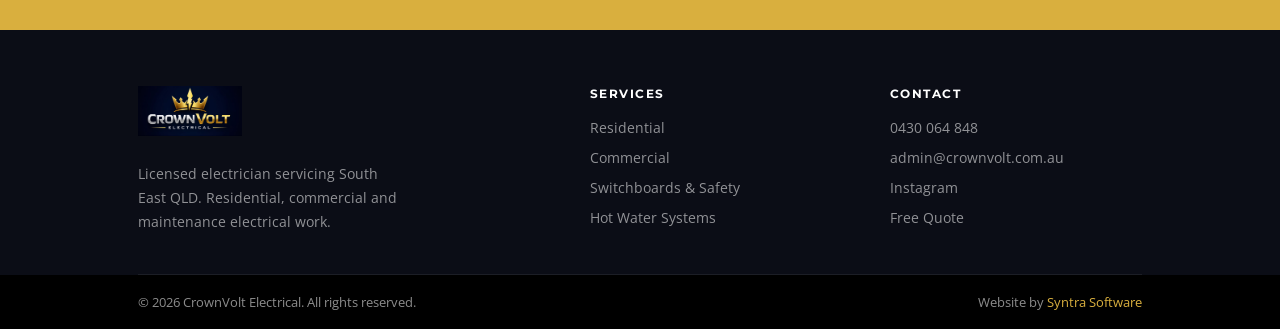
==== commit b6f24472: "Add 4 more real kitchen reno photos from Lucas + earlier DNS-cutover CLAUDE.md update New photos sho" ====
--- a/index.html
+++ b/index.html
@@ -168,6 +168,9 @@
         <div class="gallery-item"><img src="images/commercial-gym-mirror-fitout.jpg" alt="World's Gym Flagstone — commercial electrical maintenance and fit-out" loading="lazy" /><span class="gallery-item-cap">Commercial — World's Gym</span></div>
         <div class="gallery-item"><img src="images/bathroom-timber-vanity-oval-mirror-hires.jpg" alt="Bathroom renovation — timber vanity with backlit LED oval mirror" loading="lazy" /><span class="gallery-item-cap">Bathroom Renovation</span></div>
         <div class="gallery-item"><img src="images/shed-highbay-lighting-hires.jpg" alt="Shed fit-out — LED highbay lighting installation" loading="lazy" /><span class="gallery-item-cap">Shed Fit-Out</span></div>
+        <div class="gallery-item"><img src="images/kitchen-led-underbench-strip.jpg" alt="Kitchen island — LED under-bench strip lighting" loading="lazy" /><span class="gallery-item-cap">Kitchen — LED Strip Lighting</span></div>
+        <div class="gallery-item"><img src="images/kitchen-splashback-fridge-angle.jpg" alt="Kitchen splashback and appliance electrical fit-out" loading="lazy" /><span class="gallery-item-cap">Kitchen Renovation</span></div>
+        <div class="gallery-item"><img src="images/kitchen-island-benchtop-tap.jpg" alt="Kitchen island benchtop with pendant lighting and gold tapware" loading="lazy" /><span class="gallery-item-cap">Kitchen Renovation</span></div>
       </div>
     </div>
   </section>
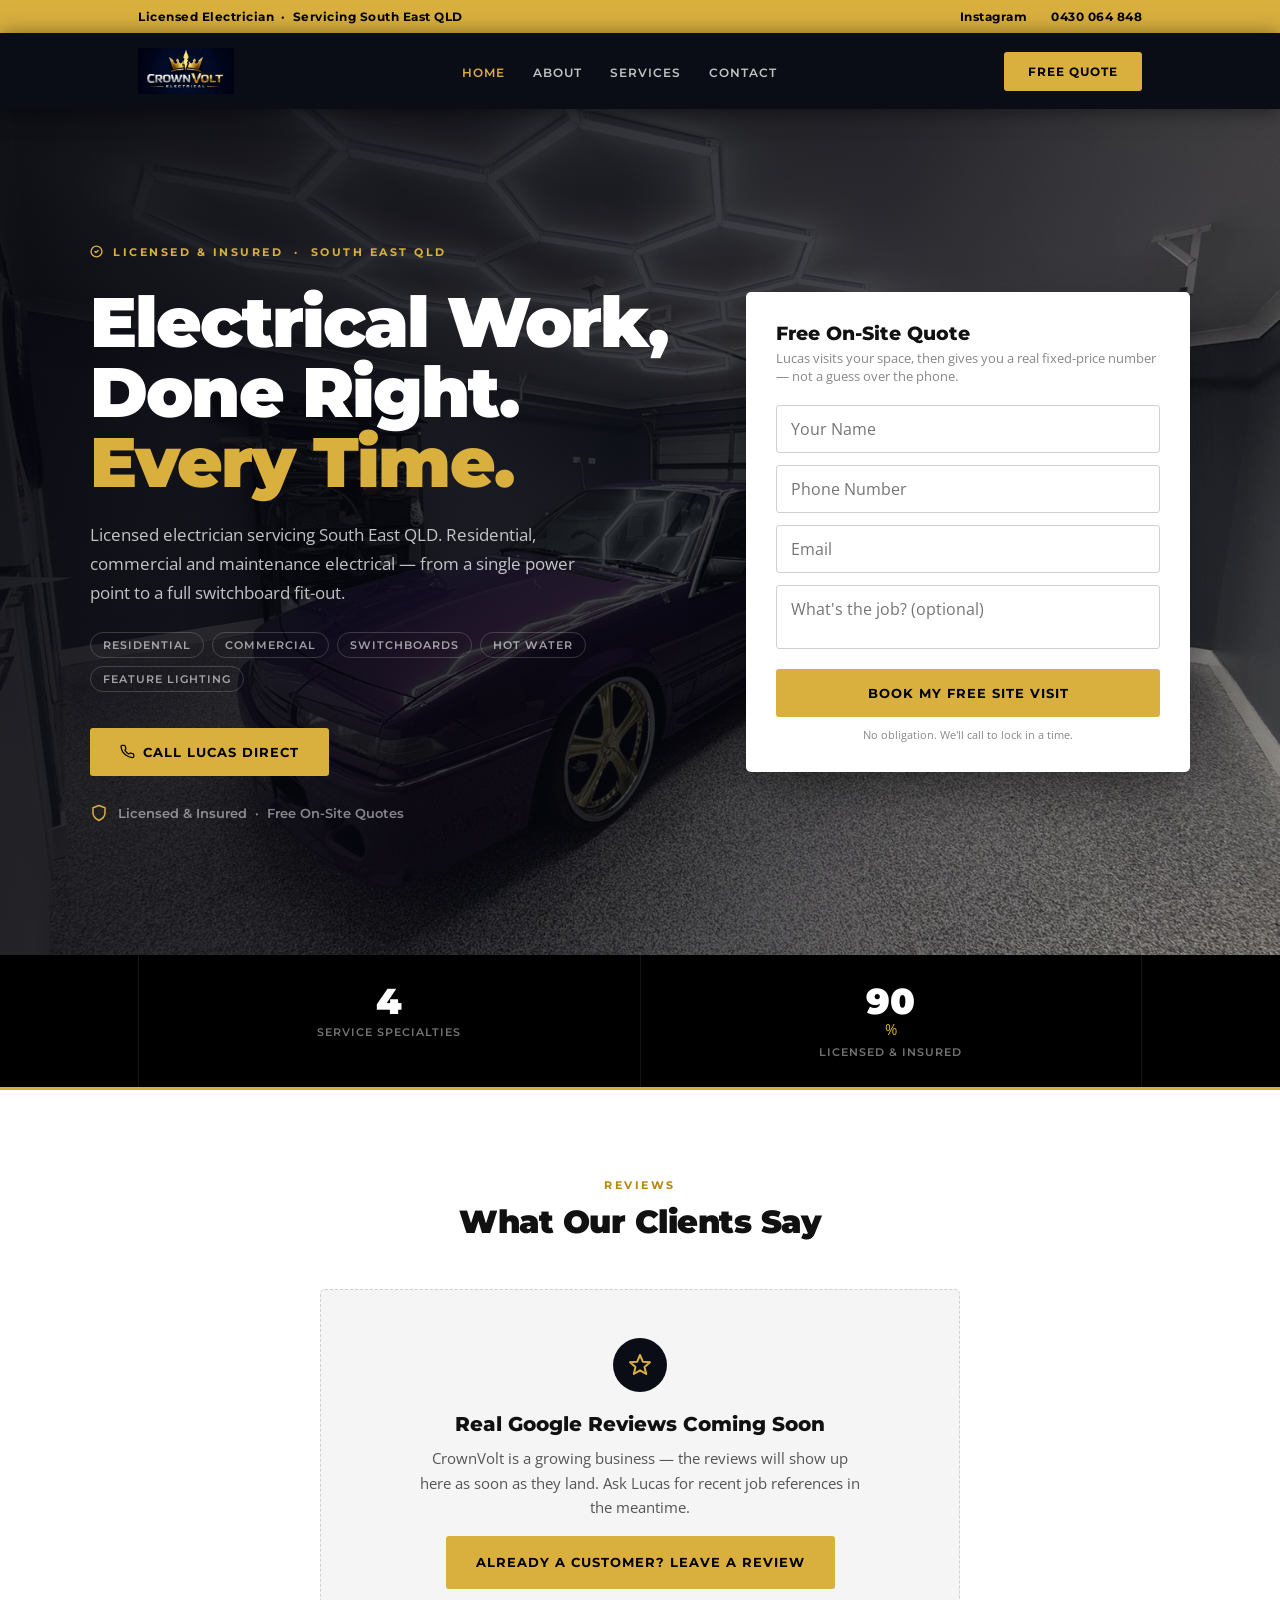
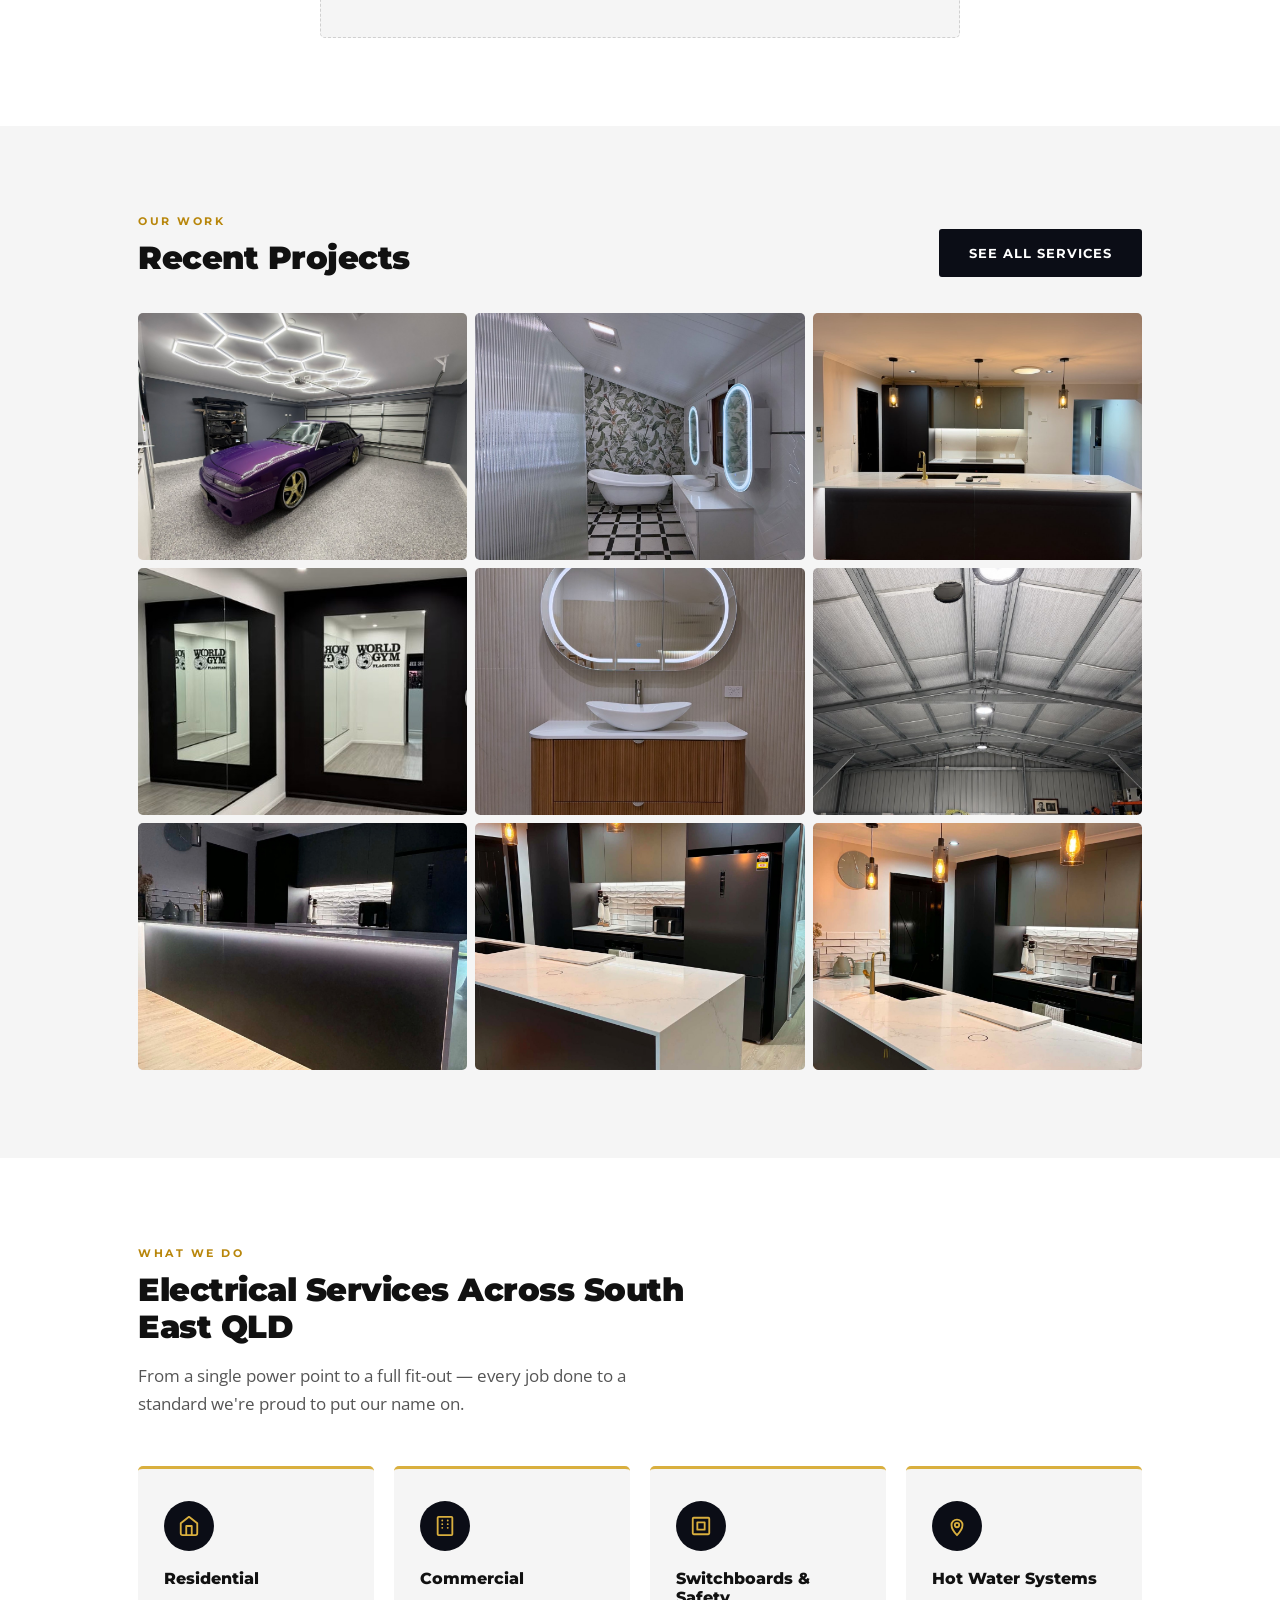
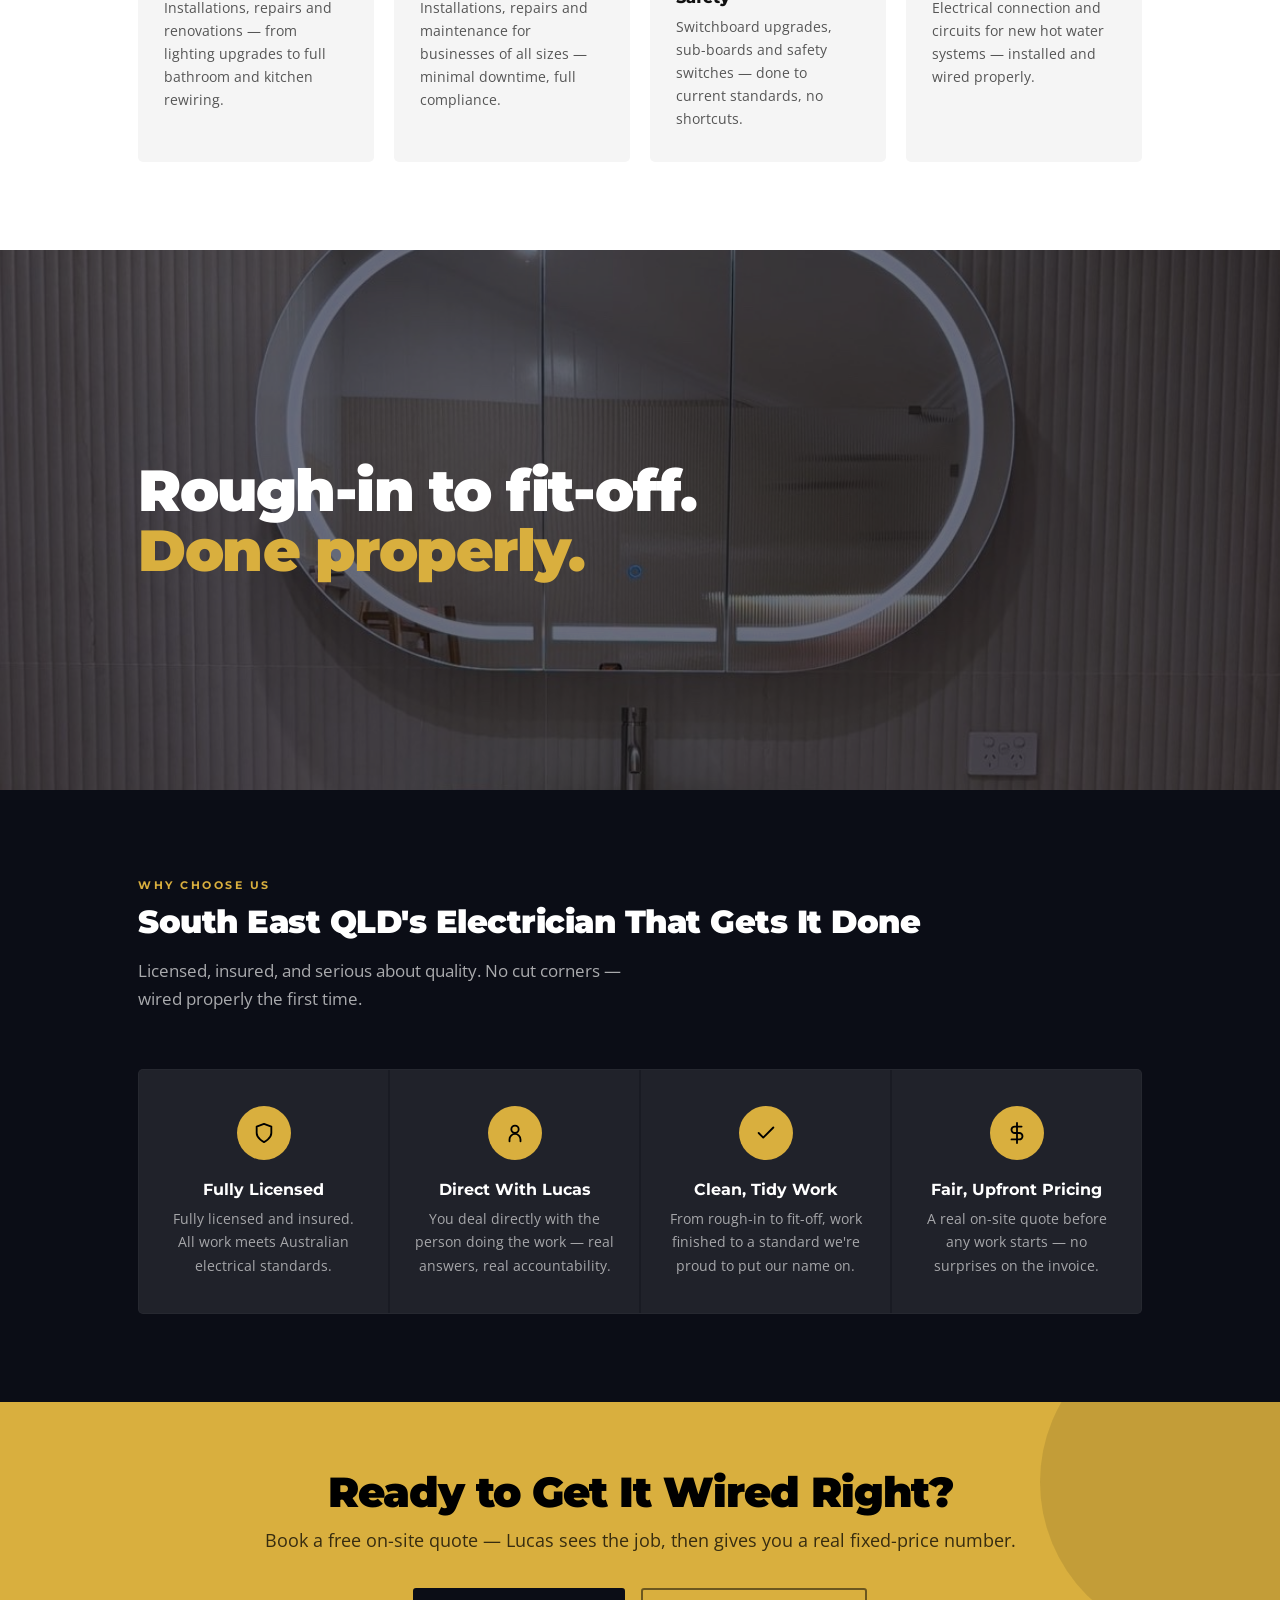
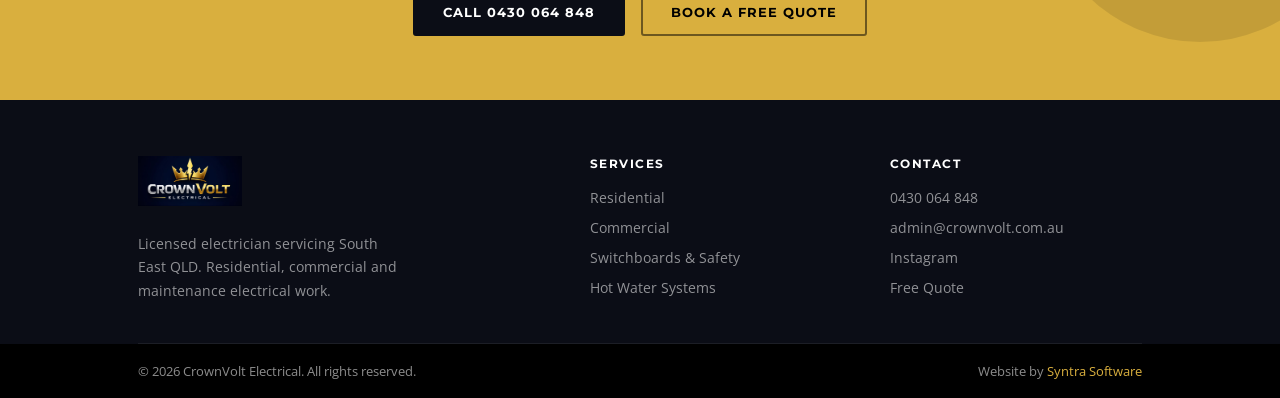
==== commit 81646039: "Add Google review link CTA to Reviews section Lucas supplied his real Google review shortlink. Added" ====
--- a/index.html
+++ b/index.html
@@ -147,6 +147,9 @@
         </div>
         <h3>Real Google Reviews Coming Soon</h3>
         <p>CrownVolt is a growing business — the reviews will show up here as soon as they land. Ask Lucas for recent job references in the meantime.</p>
+        <p style="margin-top:16px;">
+          <a href="https://g.page/r/CYGblzwC0CGHEAE/review" target="_blank" rel="noopener" class="btn btn-primary">Already a customer? Leave a Review</a>
+        </p>
       </div>
     </div>
   </section>
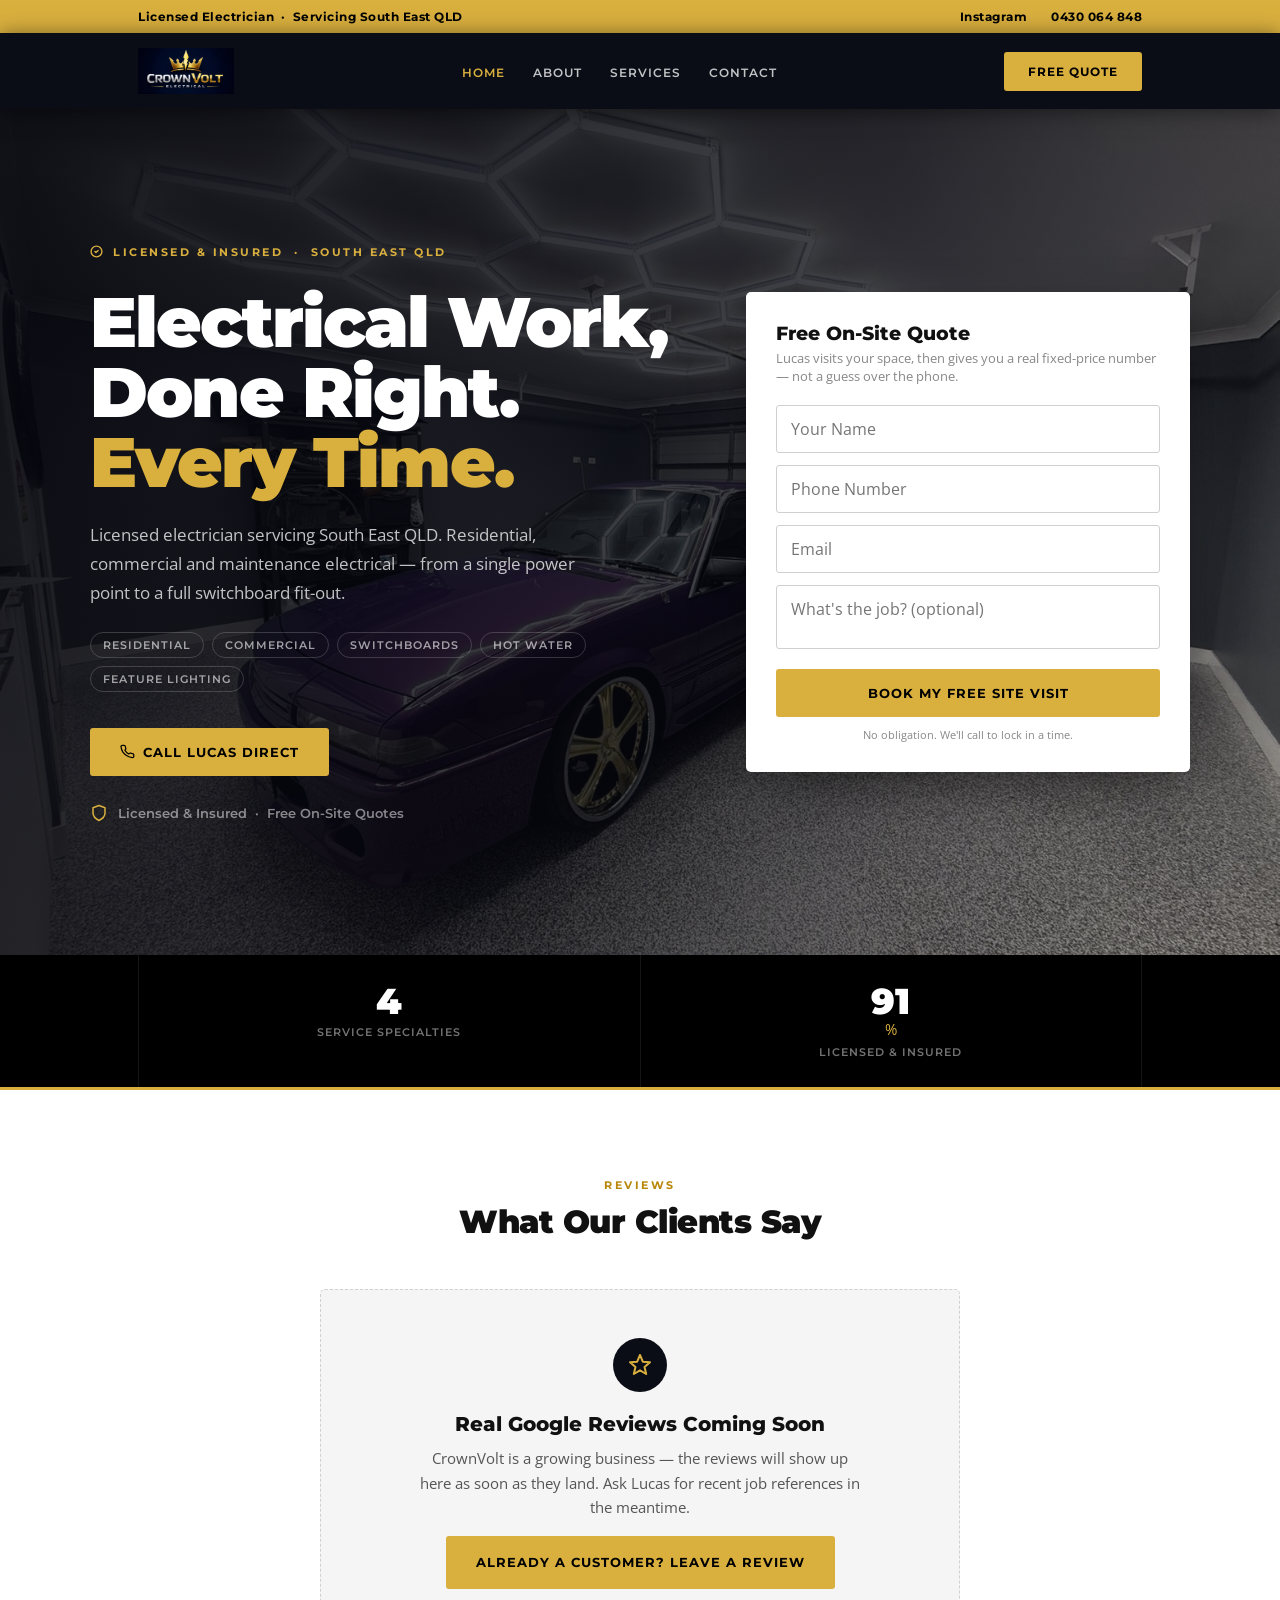
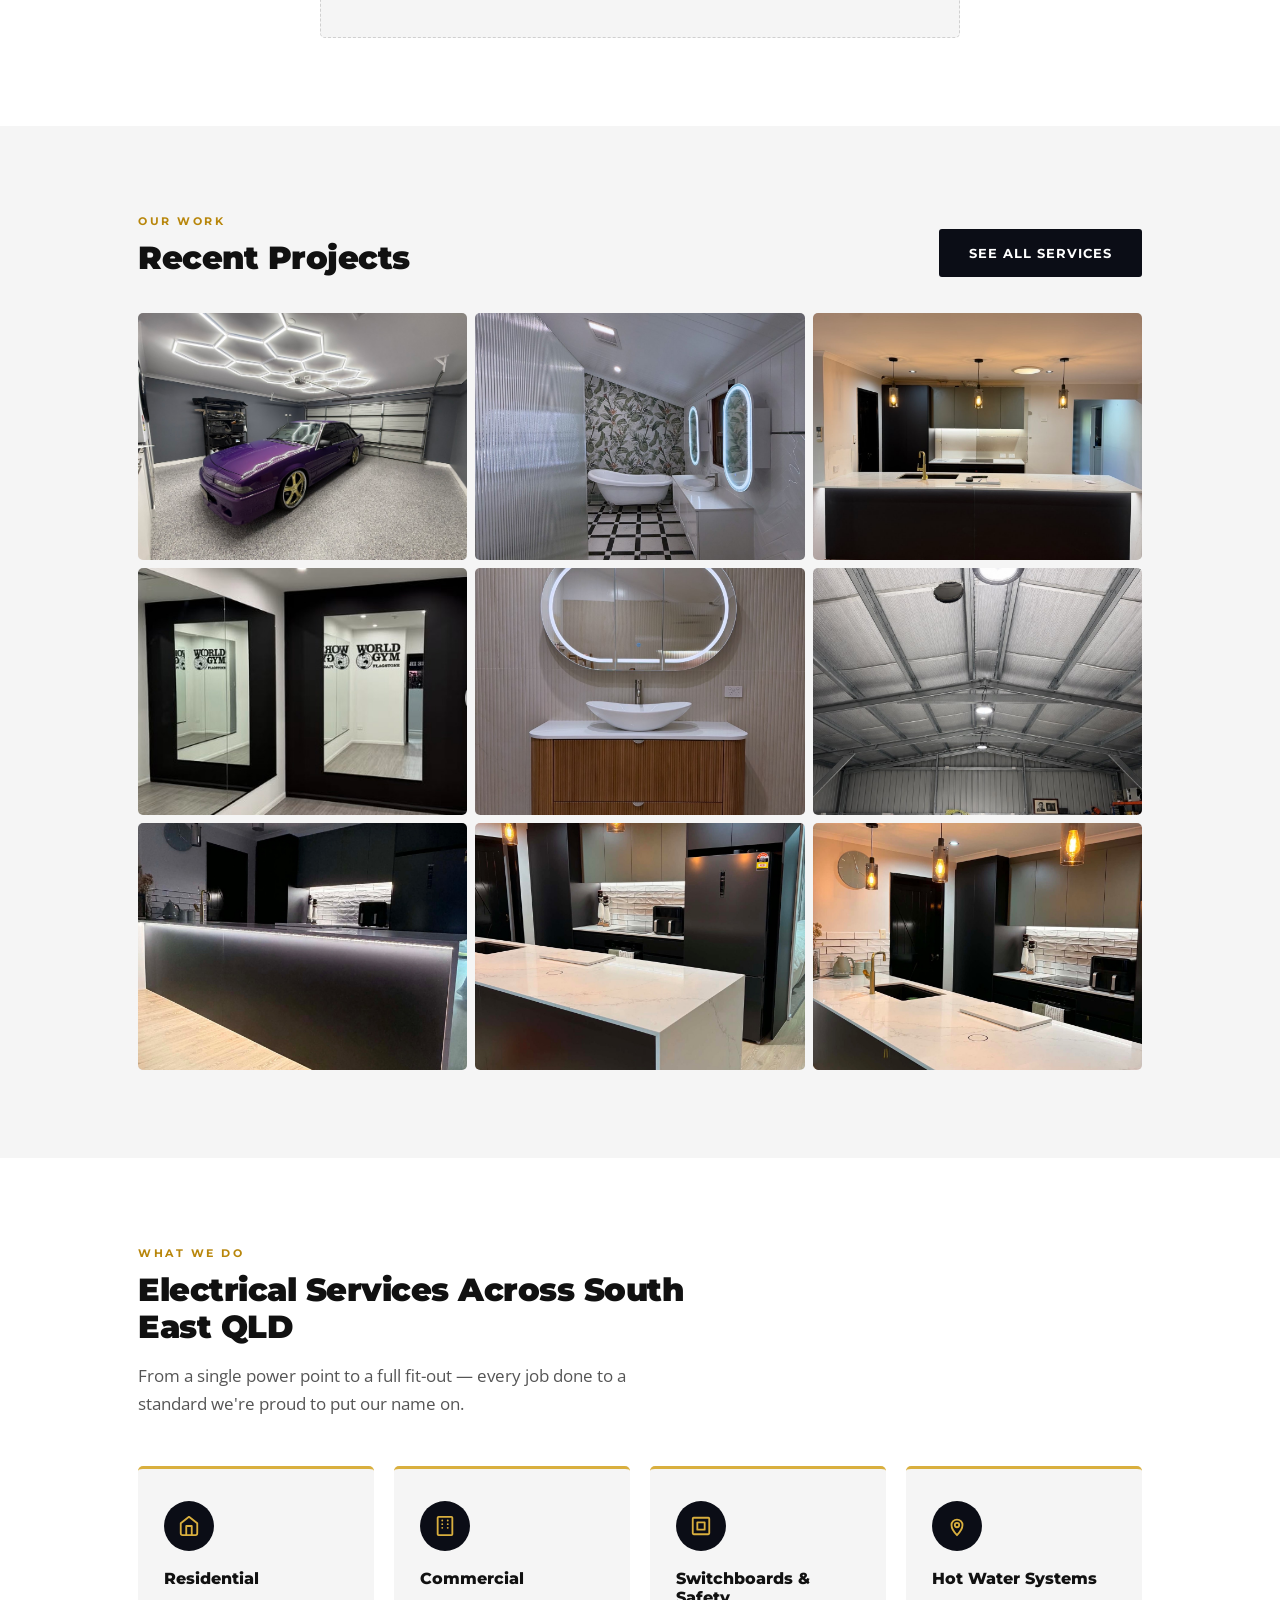
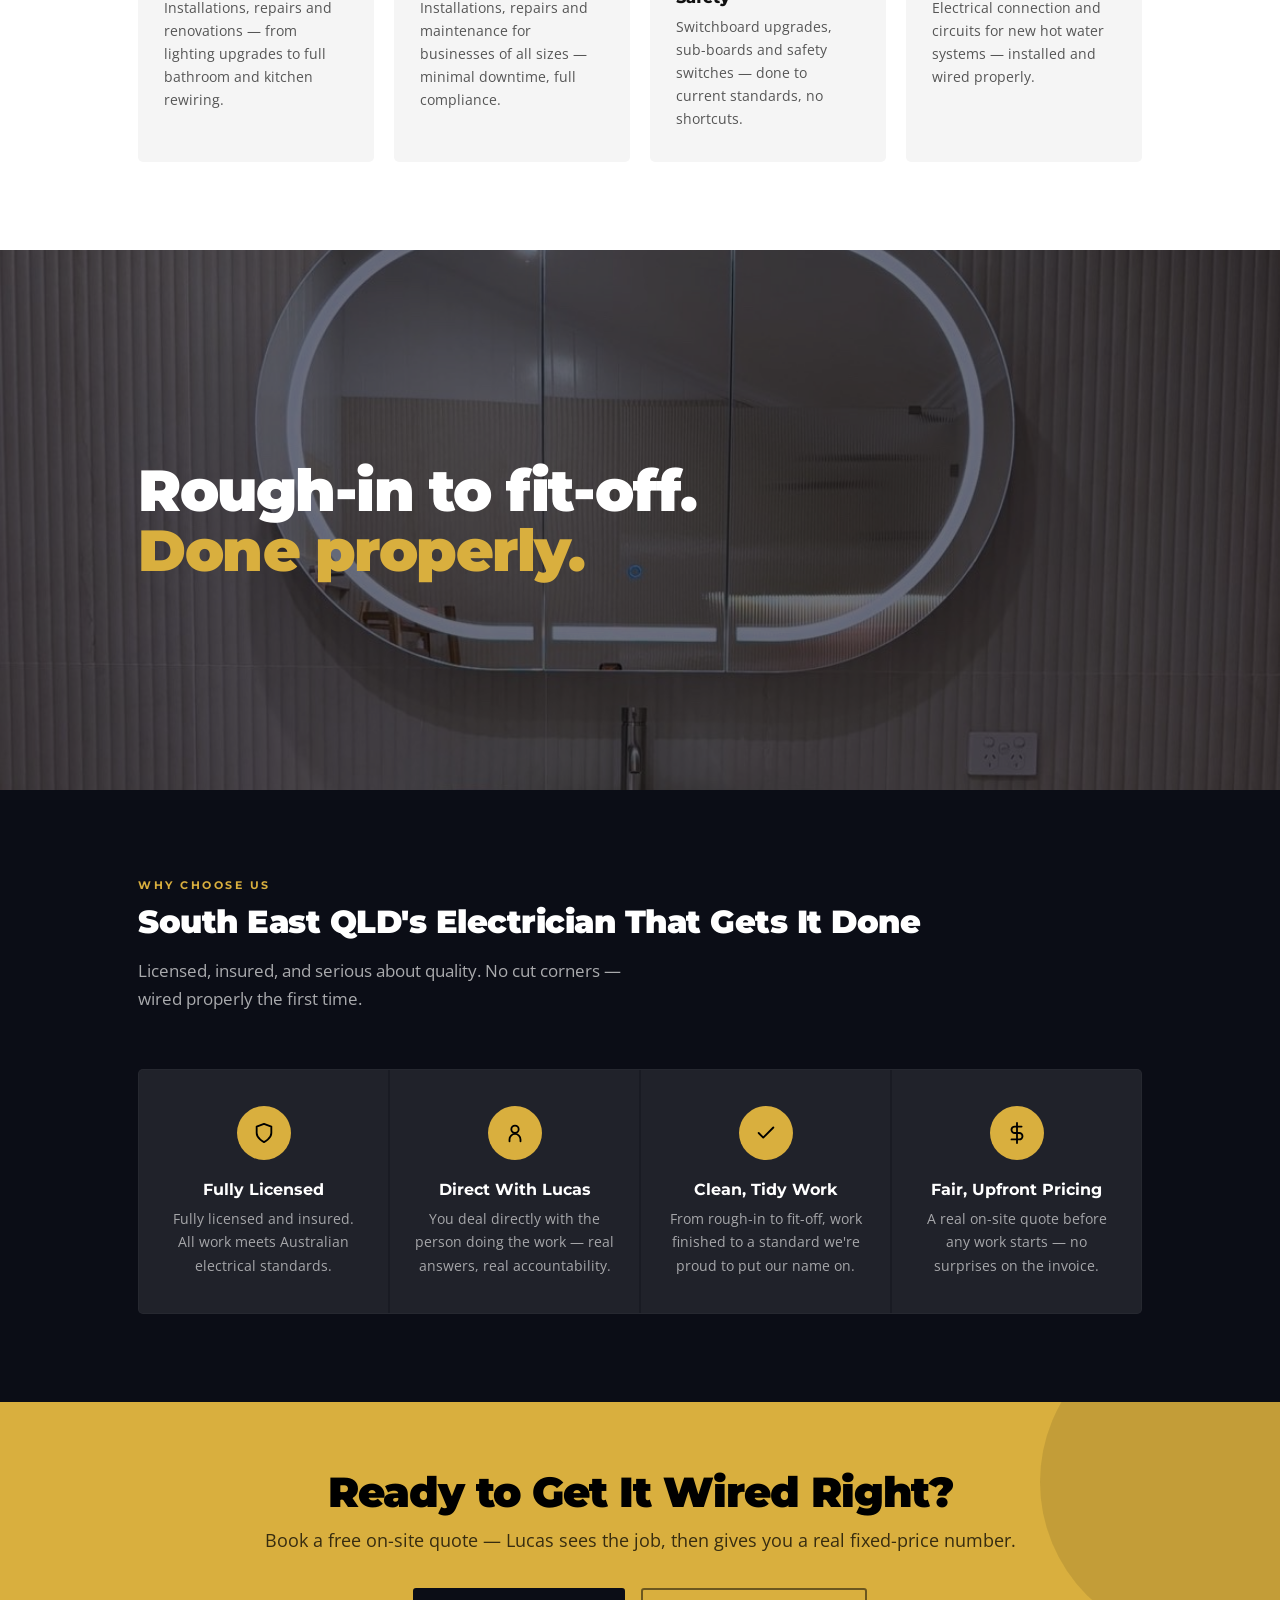
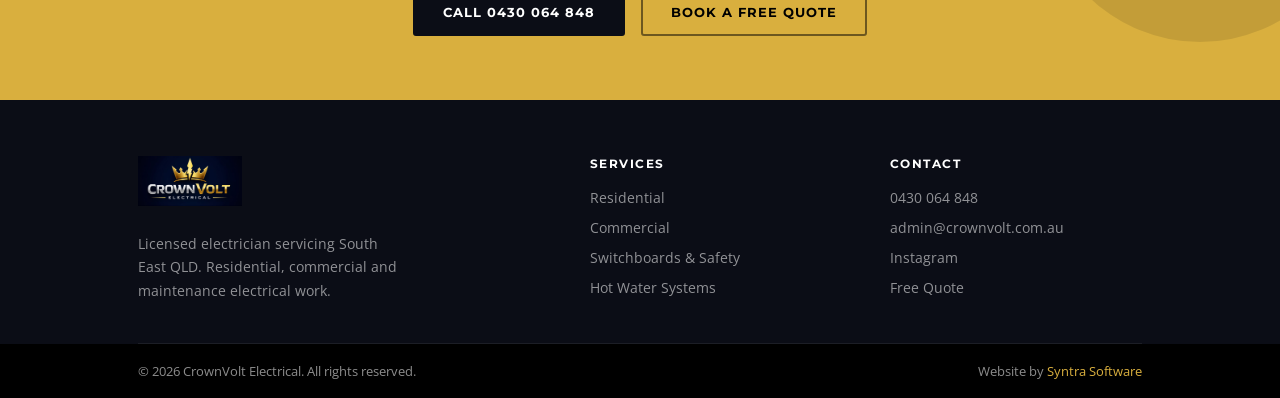
==== commit f1f3a6a1: "Add local SEO foundations: sitemap, robots, schema + service-area map Delivers the outstanding "stro" ====
--- a/index.html
+++ b/index.html
@@ -4,11 +4,19 @@
      area, and every photo are CrownVolt's own — 10 from photos Lucas supplied directly, 2 from
      their Instagram (@crownvolt.electrical, credited job: World's Gym Flagstone, 15 Aug 2026).
      No real Google reviews exist yet — Reviews section is an honest "coming soon" placeholder,
-     not fabricated. Contact form is demo-safe (client-side only) — CrownVolt hasn't signed on
-     yet, so there's no real n8n webhook to wire up. Owner "Lucas" confirmed by Joshua 2026-08-08. -->
+     not fabricated. Contact forms are LIVE — they POST to the real n8n webhook
+     (crownvolt-contact) and notify admin@crownvolt.com.au via Resend, wired 2026-08-25. Owner "Lucas" confirmed by Joshua 2026-08-08. -->
 <!DOCTYPE html>
 <html lang="en">
 <head>
+  <!-- Google tag (gtag.js) -->
+  <script async src="https://www.googletagmanager.com/gtag/js?id=G-M3LS2122NC"></script>
+  <script>
+    window.dataLayer = window.dataLayer || [];
+    function gtag(){dataLayer.push(arguments);}
+    gtag('js', new Date());
+    gtag('config', 'G-M3LS2122NC');
+  </script>
   <meta charset="UTF-8" />
   <link rel="icon" type="image/png" href="favicon.png" />
   <meta name="viewport" content="width=device-width, initial-scale=1.0" />
@@ -22,7 +30,42 @@
   <link rel="preconnect" href="https://fonts.gstatic.com" crossorigin />
   <link href="https://fonts.googleapis.com/css2?family=Montserrat:wght@400;500;600;700;800;900&family=Open+Sans:wght@400;500;600;700&display=swap" rel="stylesheet" />
   <link rel="stylesheet" href="css/styles.css" />
-  <!-- No GA4 tag wired yet — CrownVolt hasn't signed on, nothing real to measure. -->
+  <!-- Local SEO: structured data. Every field here is verified CrownVolt info — phone, email,
+       service area, socials and the five real service categories from services.html. No opening
+       hours, street address, licence number or review data is asserted, because none is published
+       anywhere and inventing it would be fabrication. Add them here if/when they're confirmed. -->
+  <script type="application/ld+json">
+  {
+    "@context": "https://schema.org",
+    "@type": "Electrician",
+    "@id": "https://crownvolt.com.au/#business",
+    "name": "CrownVolt Electrical",
+    "url": "https://crownvolt.com.au/",
+    "telephone": "+61430064848",
+    "email": "admin@crownvolt.com.au",
+    "image": "https://crownvolt.com.au/images/garage-hexagon-led-lighting.jpg",
+    "logo": "https://crownvolt.com.au/logo.png",
+    "address": {
+      "@type": "PostalAddress",
+      "addressRegion": "QLD",
+      "addressCountry": "AU"
+    },
+    "areaServed": [
+      { "@type": "City", "name": "Brisbane" },
+      { "@type": "AdministrativeArea", "name": "South East Queensland" }
+    ],
+    "sameAs": [
+      "https://www.instagram.com/crownvolt.electrical/"
+    ],
+    "makesOffer": [
+      { "@type": "Offer", "itemOffered": { "@type": "Service", "name": "Residential Electrical" } },
+      { "@type": "Offer", "itemOffered": { "@type": "Service", "name": "Commercial Electrical" } },
+      { "@type": "Offer", "itemOffered": { "@type": "Service", "name": "Switchboards & Safety" } },
+      { "@type": "Offer", "itemOffered": { "@type": "Service", "name": "Hot Water Systems" } },
+      { "@type": "Offer", "itemOffered": { "@type": "Service", "name": "Feature & Outdoor Lighting" } }
+    ]
+  }
+  </script>
 </head>
 <body>
 
@@ -103,17 +146,19 @@
         <h3>Free On-Site Quote</h3>
         <p class="sub">Lucas visits your space, then gives you a real fixed-price number — not a guess over the phone.</p>
         <form id="heroLeadForm">
-          <div class="hero-form-group"><input type="text" placeholder="Your Name" required /></div>
-          <div class="hero-form-group"><input type="tel" placeholder="Phone Number" required /></div>
-          <div class="hero-form-group"><input type="email" placeholder="Email" required /></div>
-          <div class="hero-form-group"><textarea placeholder="What's the job? (optional)"></textarea></div>
-          <button type="submit" class="btn btn-primary">Book My Free Site Visit</button>
+          <div class="hero-form-group"><input type="text" name="name" placeholder="Your Name" required /></div>
+          <div class="hero-form-group"><input type="tel" name="phone" placeholder="Phone Number" required /></div>
+          <div class="hero-form-group"><input type="email" name="email" placeholder="Email" required /></div>
+          <div class="hero-form-group"><textarea name="message" placeholder="What's the job? (optional)"></textarea></div>
+          <input type="text" name="_hp" style="display:none" tabindex="-1" autocomplete="off" />
+          <button type="submit" class="btn btn-primary" id="heroFormBtn">Book My Free Site Visit</button>
         </form>
         <p class="hero-lead-note">No obligation. We'll call to lock in a time.</p>
         <div id="heroFormSuccess">
           <svg xmlns="http://www.w3.org/2000/svg" width="30" height="30" viewBox="0 0 24 24" fill="none" stroke="currentColor" stroke-width="2" stroke-linecap="round" stroke-linejoin="round"><circle cx="12" cy="12" r="10"/><polyline points="8 12 11 15 16 9"/></svg>
           <p>Thanks — Lucas will call to lock in a time for your free site visit.</p>
         </div>
+        <div id="heroFormError">Something went wrong — please call Lucas directly on <a href="tel:0430064848" style="color:var(--c-secondary-dark);font-weight:700;">0430 064 848</a>.</div>
       </div>
     </div>
   </section>
--- a/css/styles.css
+++ b/css/styles.css
@@ -149,6 +149,7 @@
 #heroFormSuccess { display: none; text-align: center; padding: 10px 0; }
 #heroFormSuccess svg { color: var(--c-secondary-dark); margin: 0 auto 8px; }
 #heroFormSuccess p { font-size: 13.5px; color: var(--c-body); }
+#heroFormError { display: none; text-align: center; padding: 10px 0; font-size: 13px; color: #b3261e; }
 .hero-badge {
   display: inline-flex; align-items: center; gap: 10px;
   color: var(--c-secondary); font-family: var(--ff-display); font-weight: 700;
@@ -348,6 +349,7 @@
 .form-group input:focus, .form-group textarea:focus, .form-group select:focus { border-color: var(--c-secondary); box-shadow: 0 0 0 3px rgba(217,175,62,0.18); }
 .form-group textarea { min-height: 120px; resize: vertical; }
 .form-success { display: none; padding: 16px; background: #d1fae5; border-radius: var(--r-btn); color: #065f46; font-family: var(--ff-display); font-weight: 600; font-size: 14px; margin-top: 12px; }
+.form-error { display: none; padding: 16px; background: #fdecea; border-radius: var(--r-btn); color: #b3261e; font-family: var(--ff-display); font-weight: 600; font-size: 14px; margin-top: 12px; }
 @media (max-width: 768px) { .contact-grid { grid-template-columns: 1fr; } .form-row { grid-template-columns: 1fr; } }
 
 /* ── FOOTER ── */
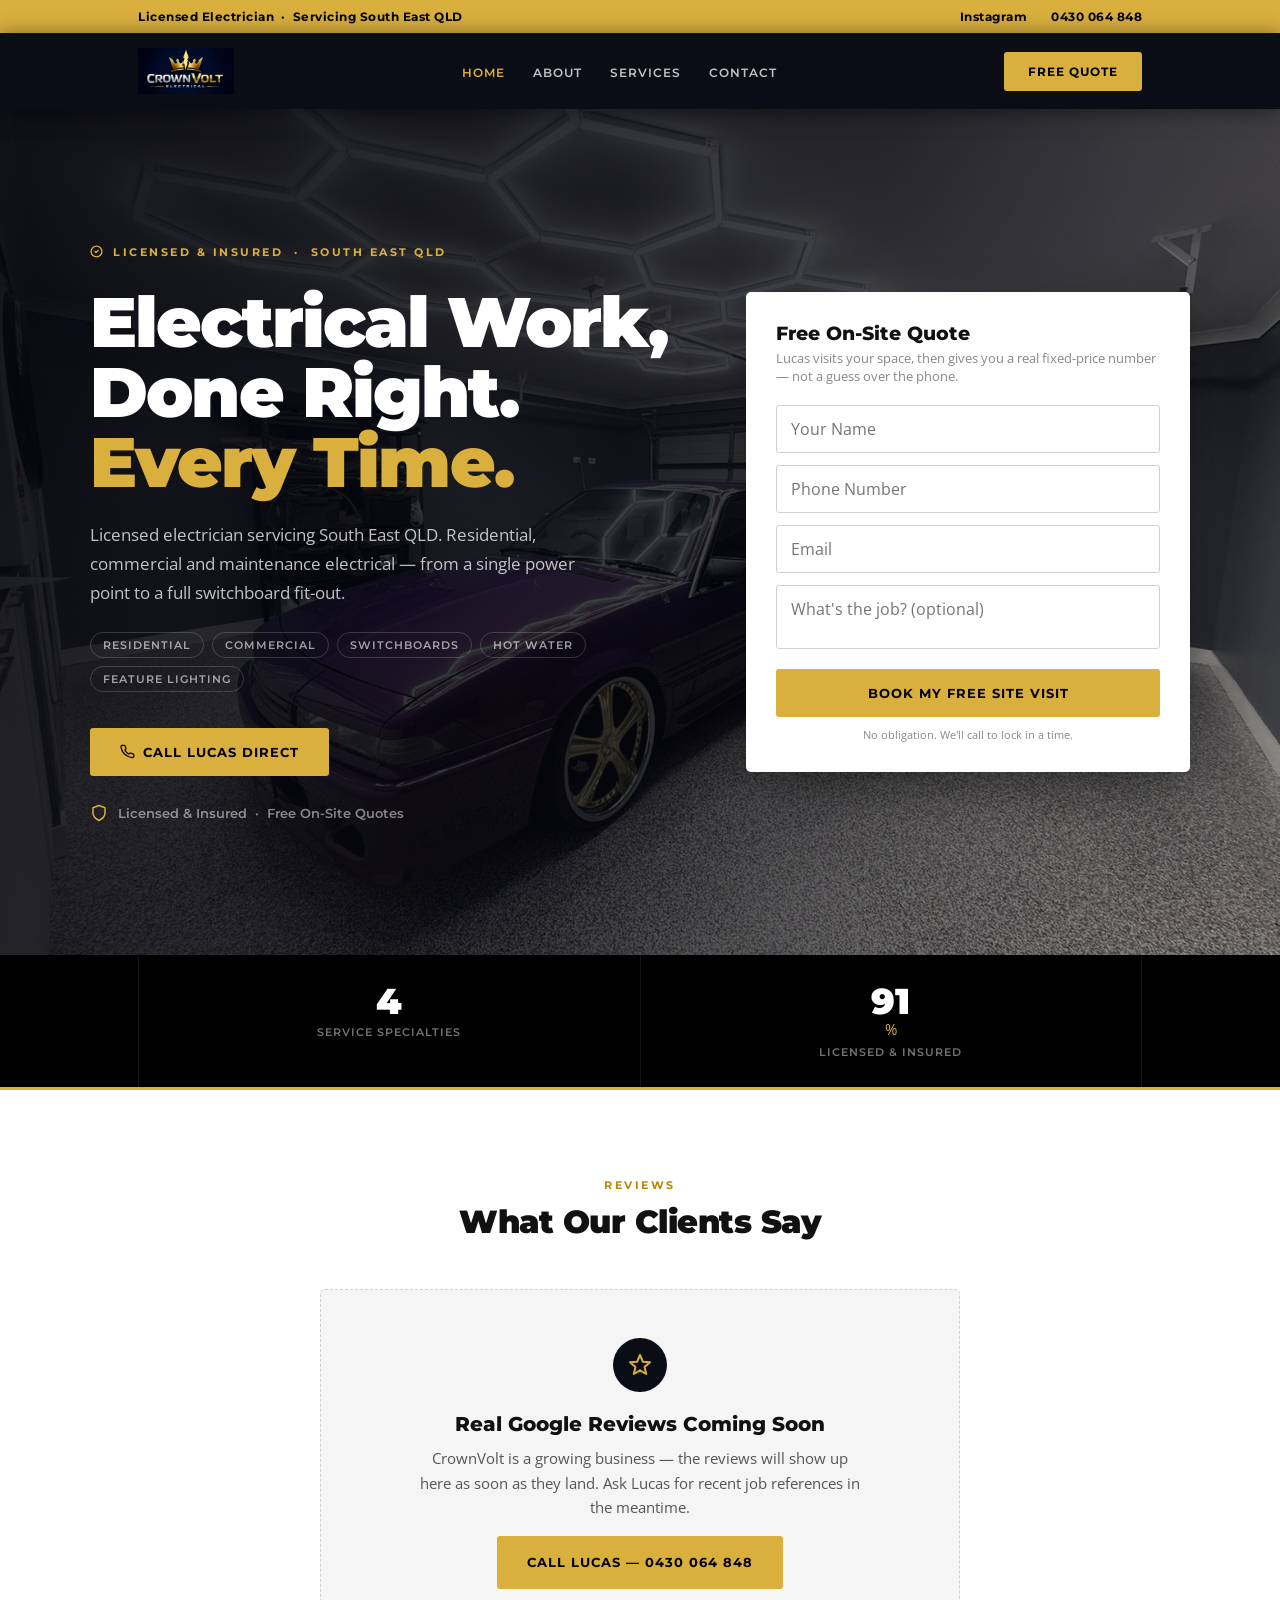
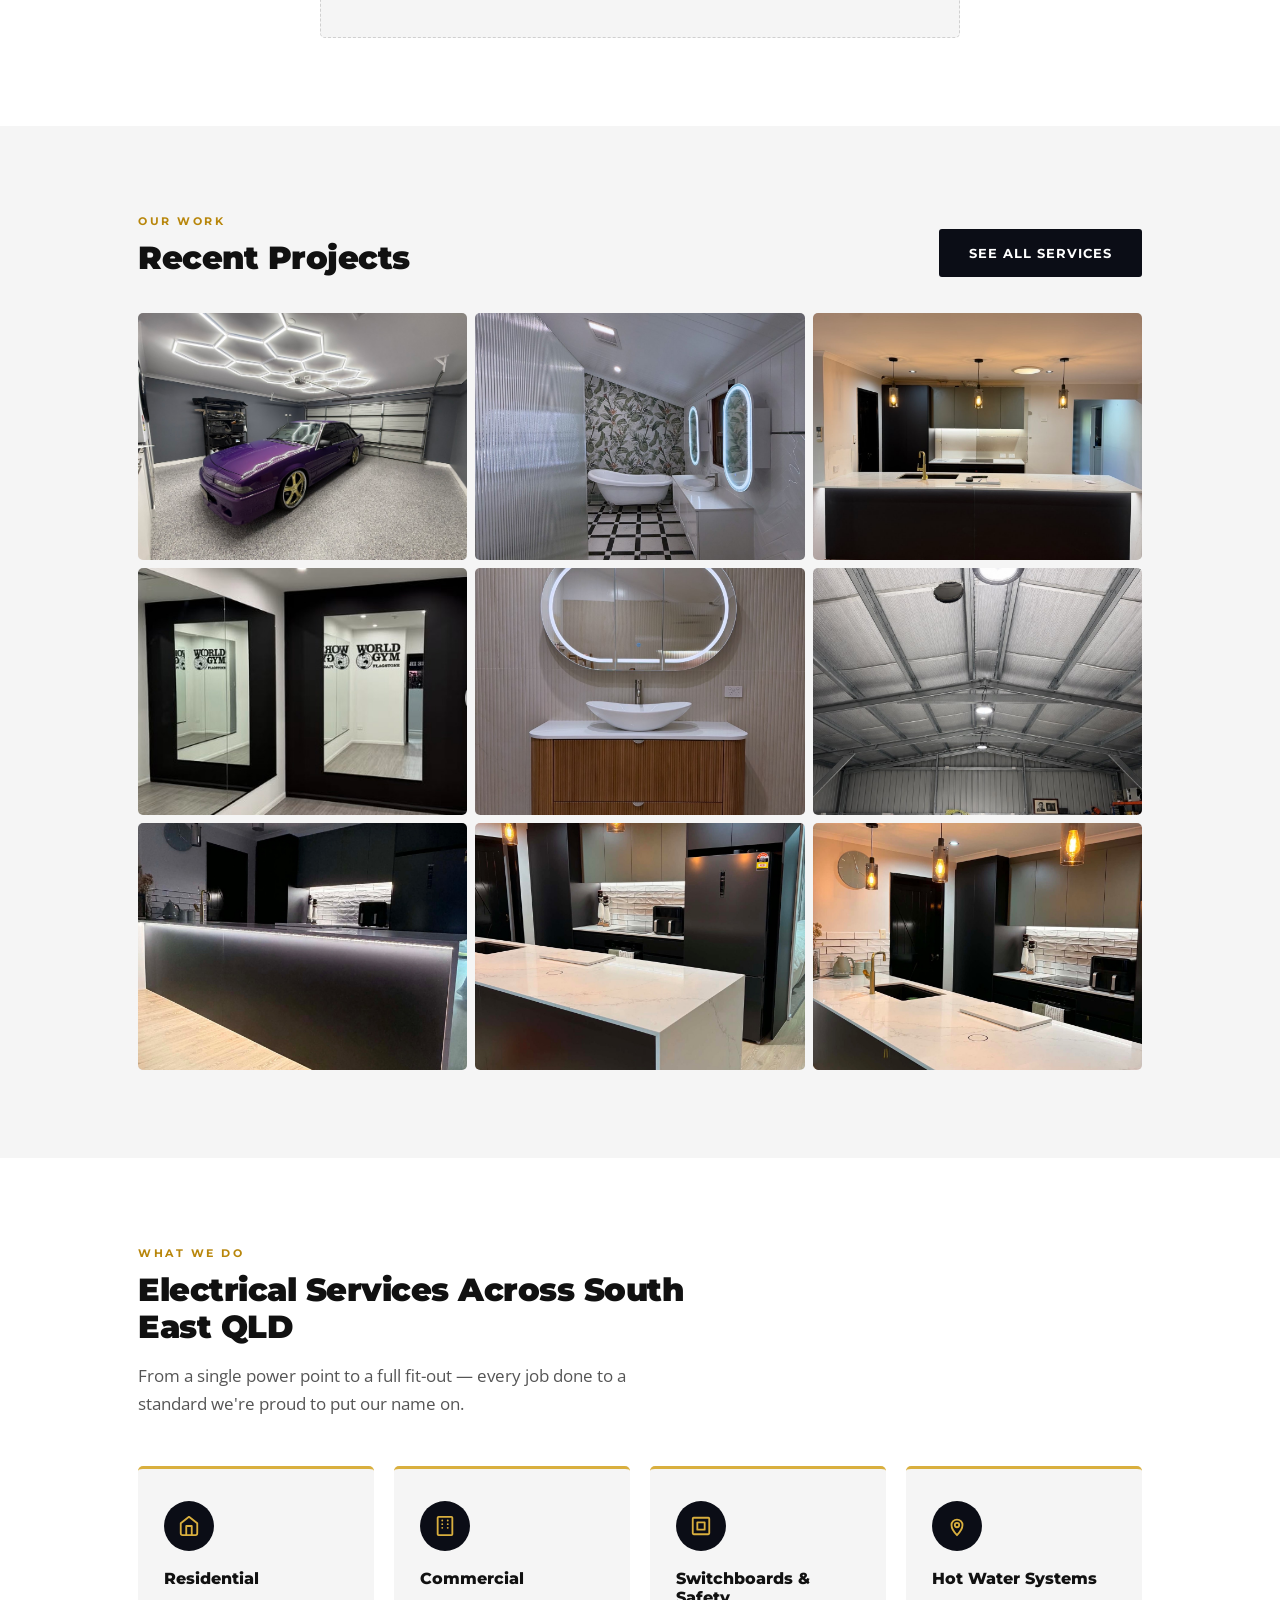
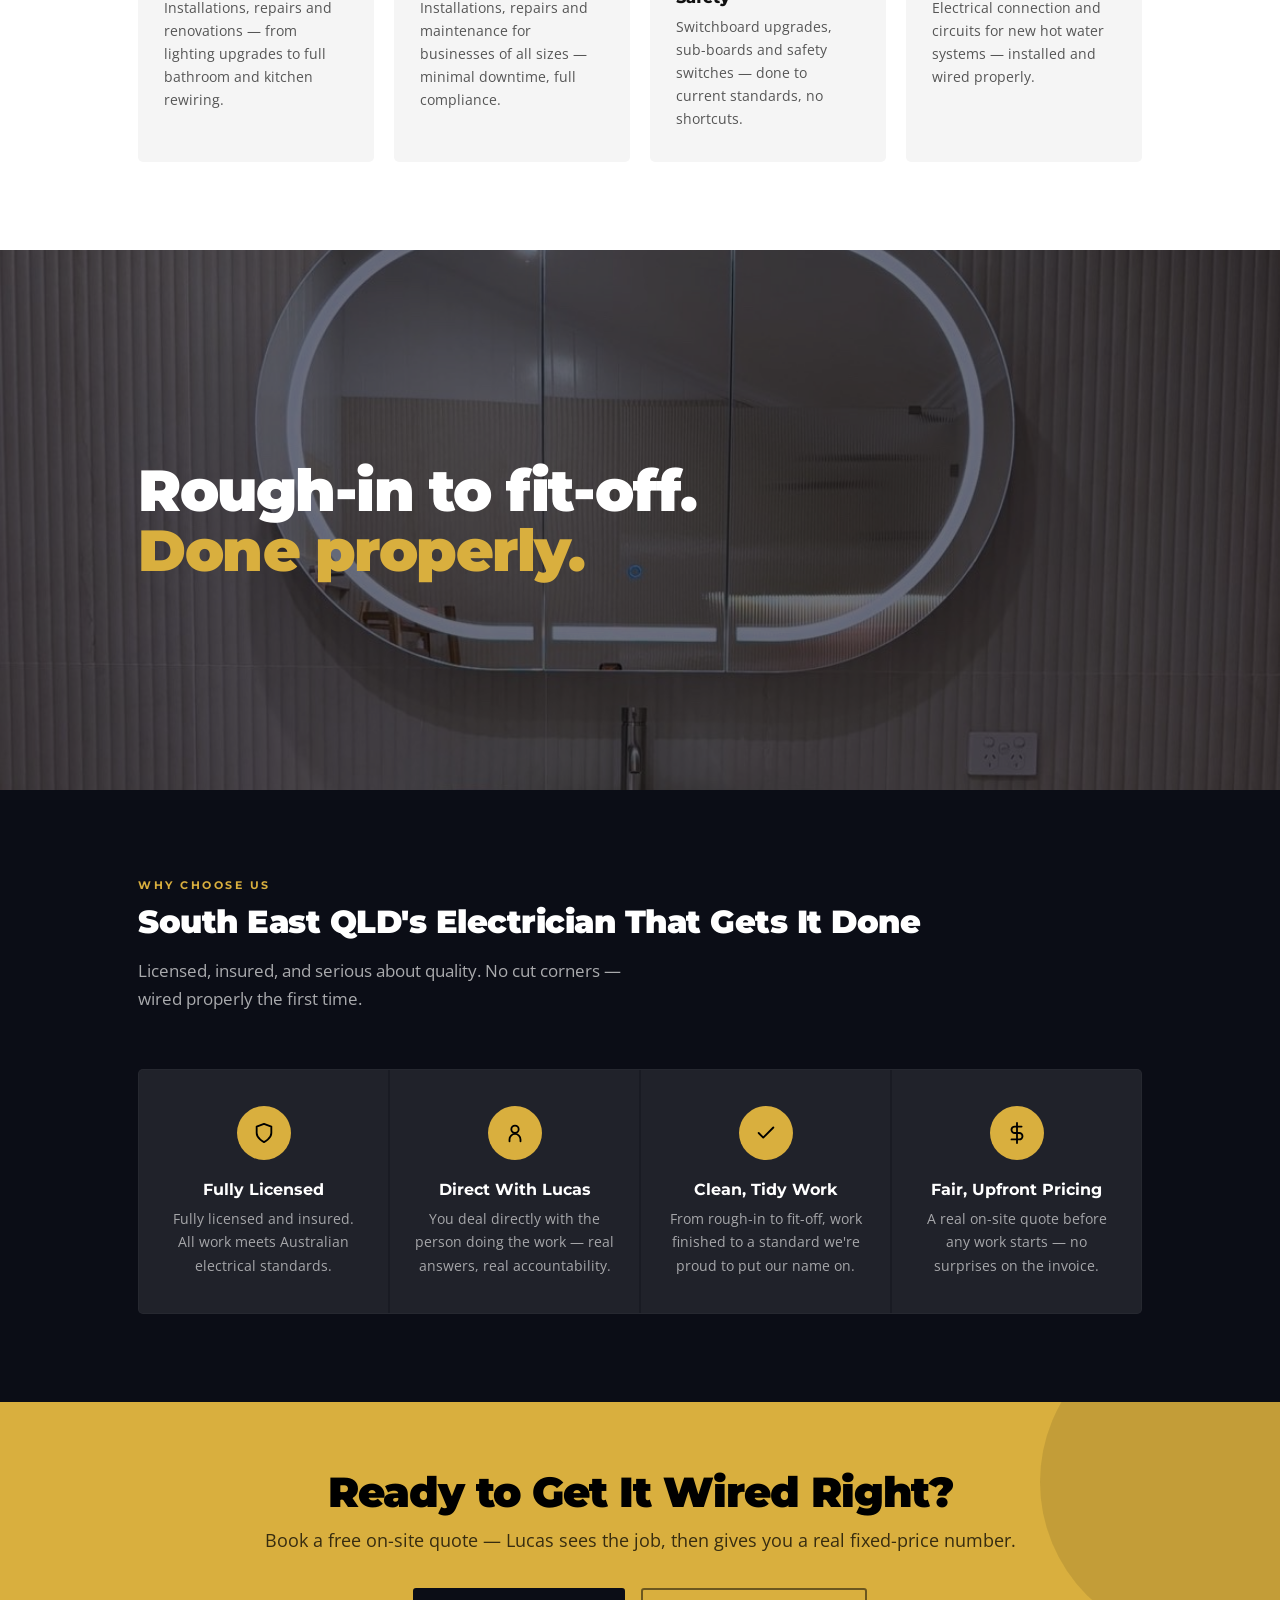
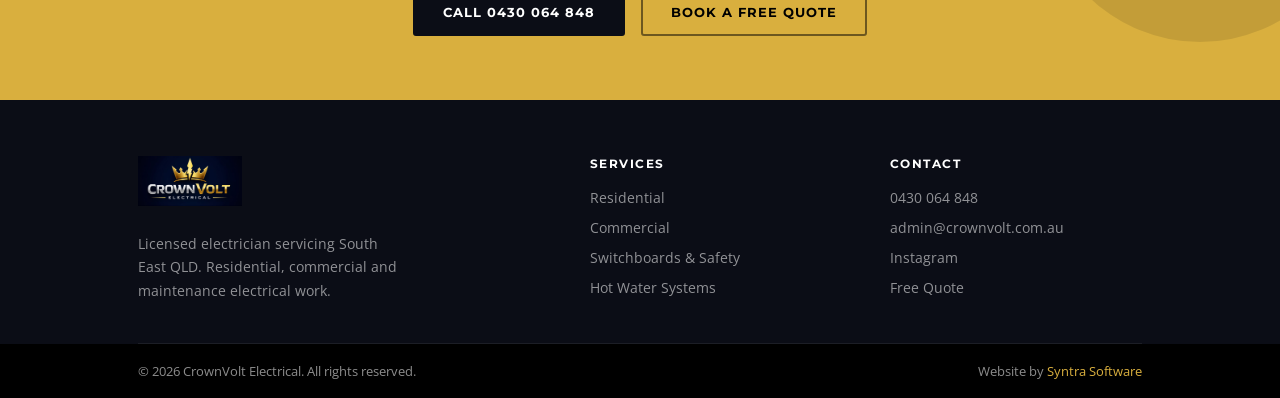
==== commit 457936d1: "Wire live Google reviews + remove a broken review link reviews.js: client-agnostic renderer that pul" ====
--- a/index.html
+++ b/index.html
@@ -186,14 +186,30 @@
         <span class="section-label fade-up">Reviews</span>
         <h2 class="section-title fade-up d1" style="max-width:none;margin:0 auto;">What Our Clients Say</h2>
       </div>
-      <div class="reviews-placeholder fade-up d2">
+      <!-- Live Google reviews mount. Populated automatically by js/reviews.js from the
+           shared n8n workflow once CrownVolt's Google profile has qualifying reviews.
+           Until then this stays empty and the honest placeholder below remains visible. -->
+      <div data-syntra-reviews data-client="crownvolt" data-max="6" data-placeholder="#reviewsPlaceholder"></div>
+
+      <div class="reviews-placeholder fade-up d2" id="reviewsPlaceholder">
         <div class="icon">
           <svg viewBox="0 0 24 24" fill="none" stroke="currentColor" stroke-width="2" stroke-linecap="round" stroke-linejoin="round" width="24" height="24"><path d="M12 17.27L18.18 21l-1.64-7.03L22 9.24l-7.19-.61L12 2 9.19 8.63 2 9.24l5.46 4.73L5.82 21z"/></svg>
         </div>
         <h3>Real Google Reviews Coming Soon</h3>
         <p>CrownVolt is a growing business — the reviews will show up here as soon as they land. Ask Lucas for recent job references in the meantime.</p>
+        <!-- The "Leave a Review" button that was here pointed at
+             https://g.page/r/CYGblzwC0CGHEAE/review, which does not resolve — verified
+             2026-09-19 in a real browser, it dead-ends on the Google homepage. CrownVolt has
+             no published Google Business Profile yet (no knowledge panel, no map pack), so no
+             valid review link can exist. Sending customers to a dead link is worse than not
+             asking, so it's a phone CTA until the profile is live.
+
+             WHEN LUCAS'S GBP IS PUBLISHED, the review link goes in exactly two places:
+               1. here, restored as the button below
+               2. REVIEW_LINK in the n8n workflow "CrownVolt - Review Request"
+             Get it from the Business Profile: Read reviews > Get more reviews > copy link. -->
         <p style="margin-top:16px;">
-          <a href="https://g.page/r/CYGblzwC0CGHEAE/review" target="_blank" rel="noopener" class="btn btn-primary">Already a customer? Leave a Review</a>
+          <a href="tel:0430064848" class="btn btn-primary">Call Lucas — 0430 064 848</a>
         </p>
       </div>
     </div>
@@ -358,5 +374,6 @@
   </footer>
 
   <script src="js/main.js"></script>
+  <script src="js/reviews.js" defer></script>
 </body>
 </html>
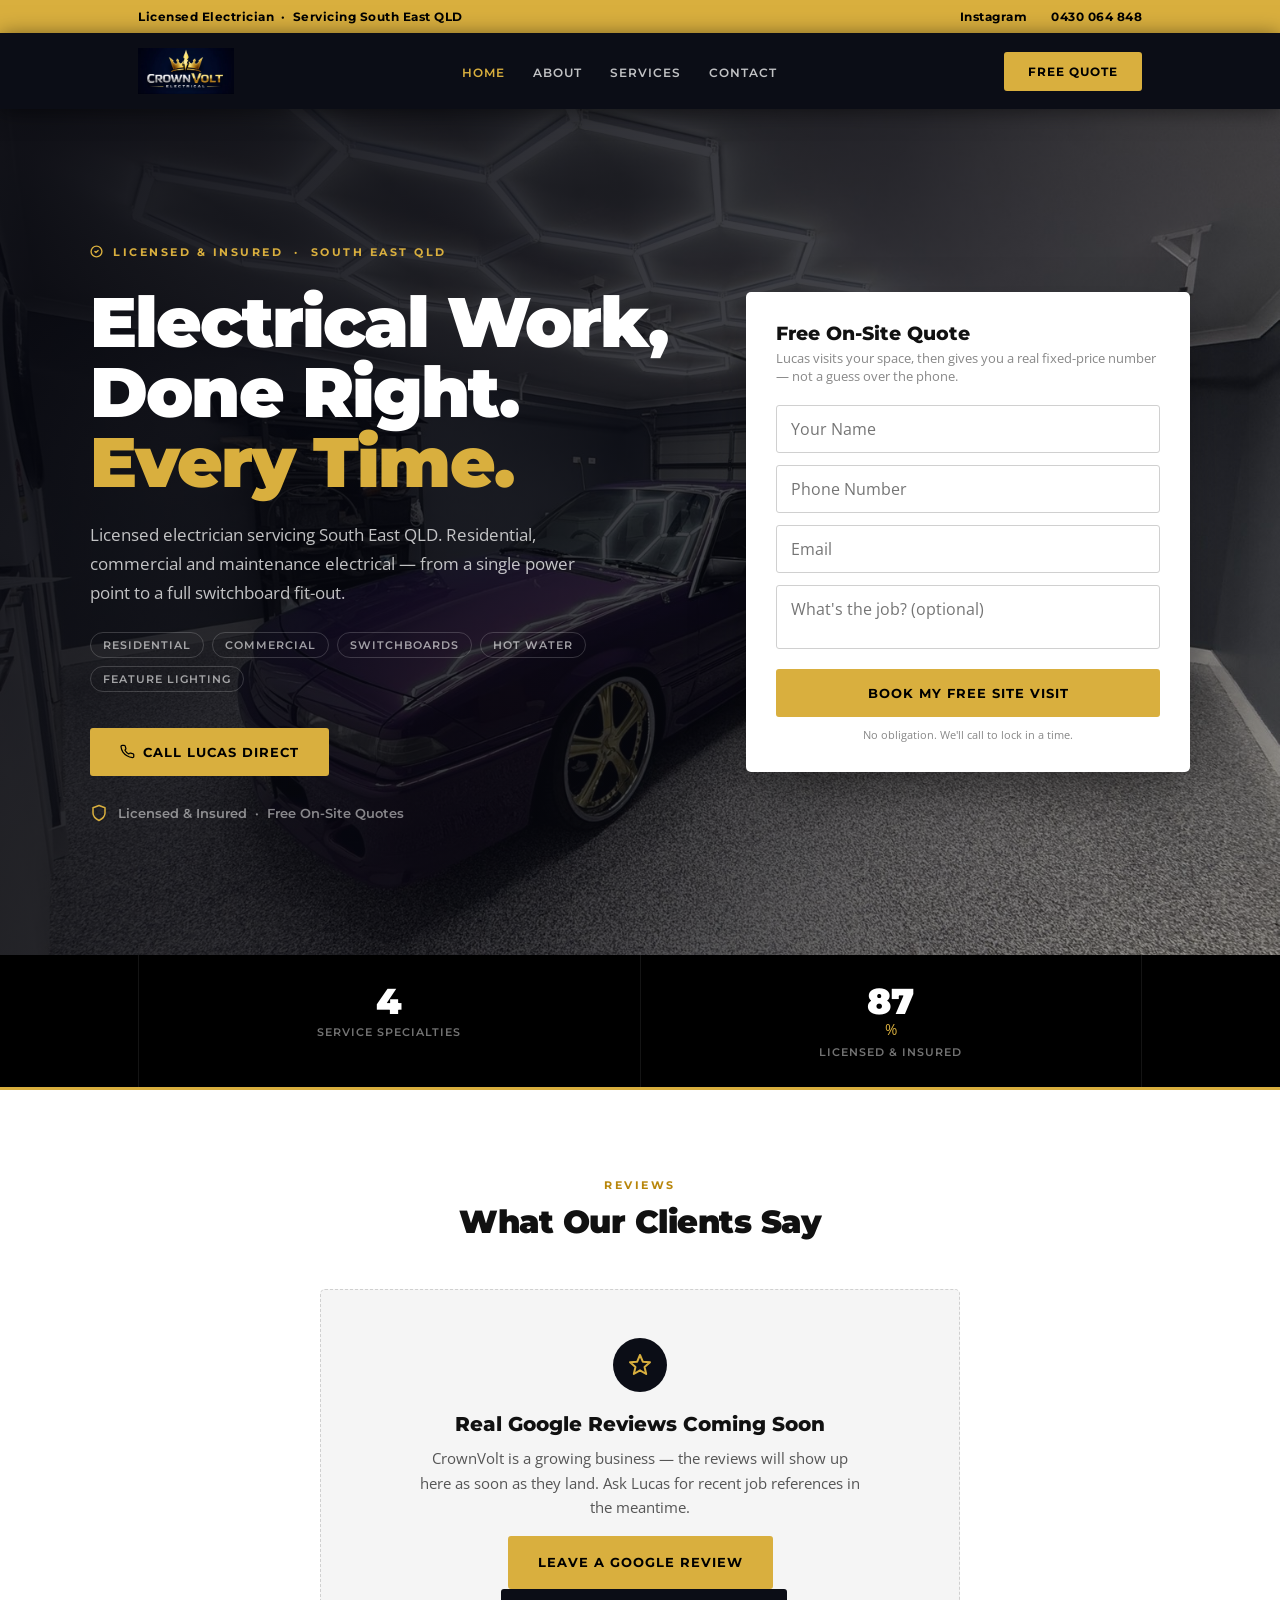
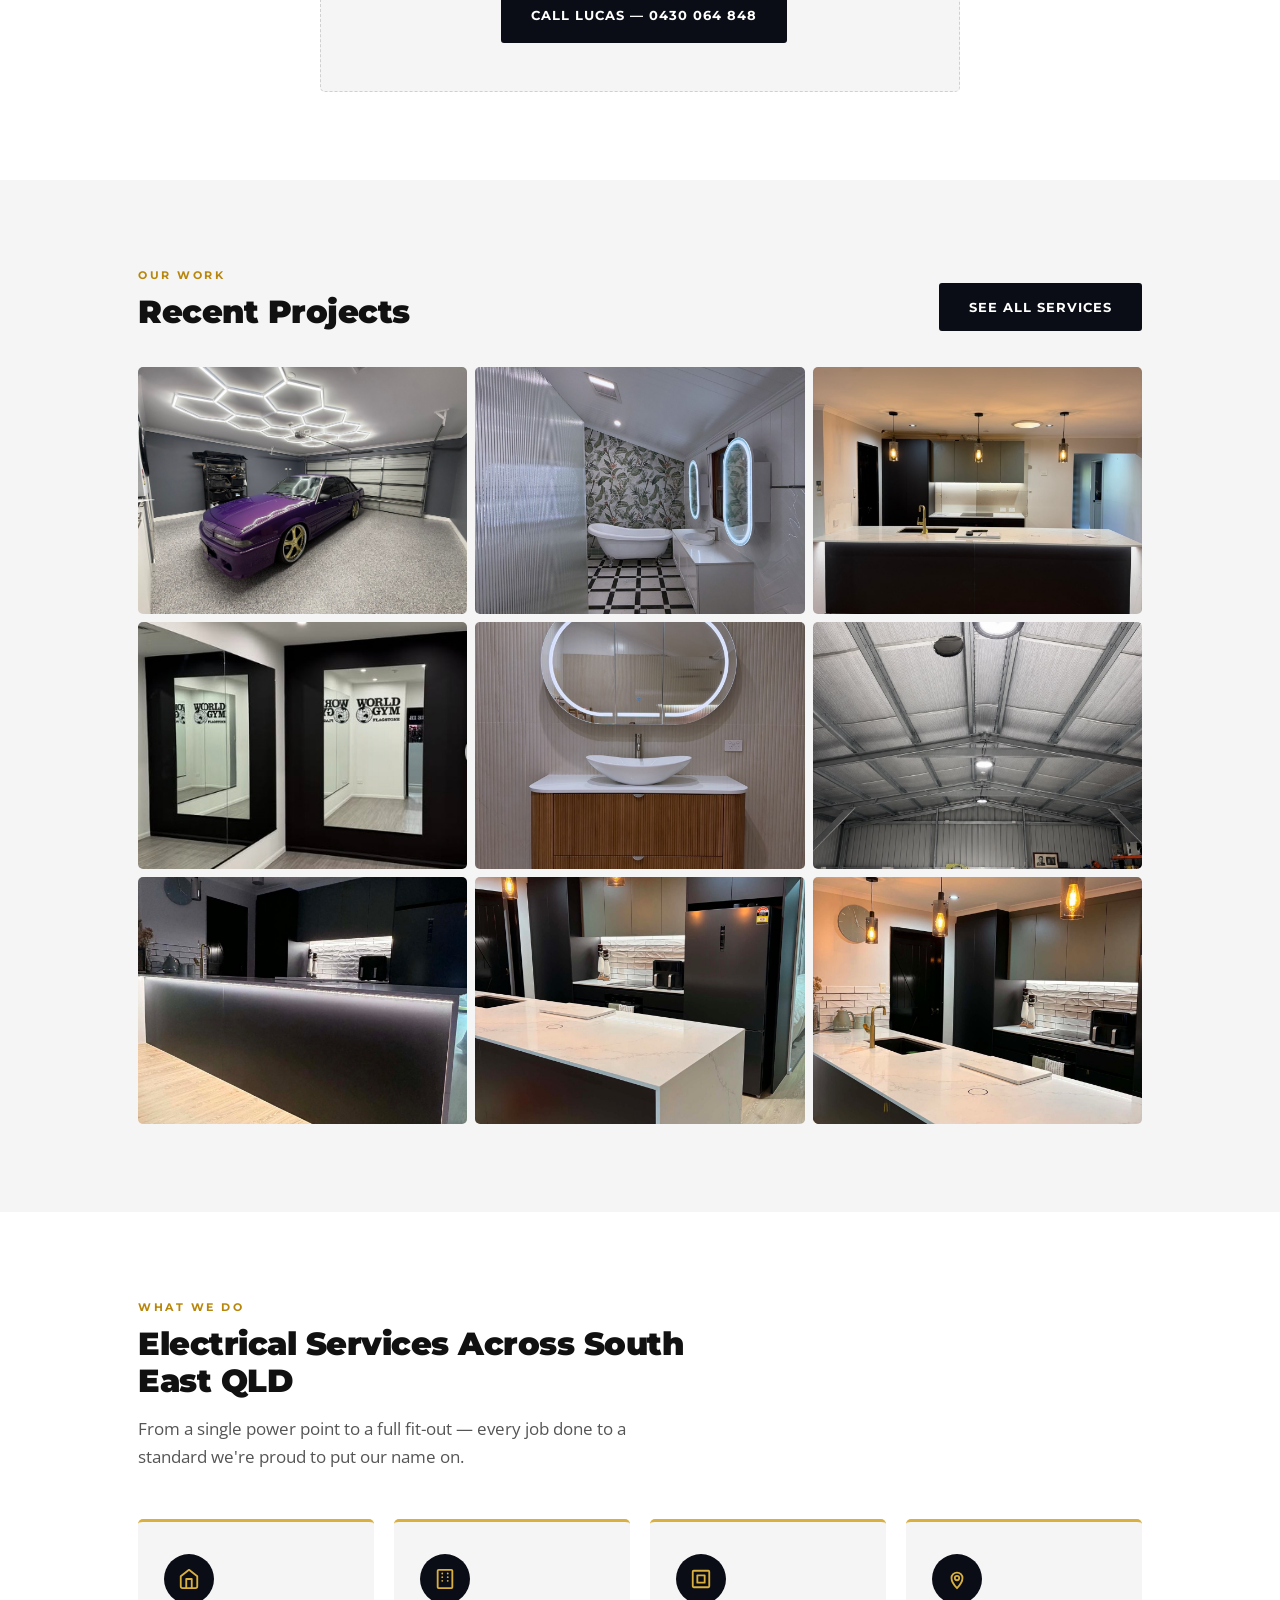
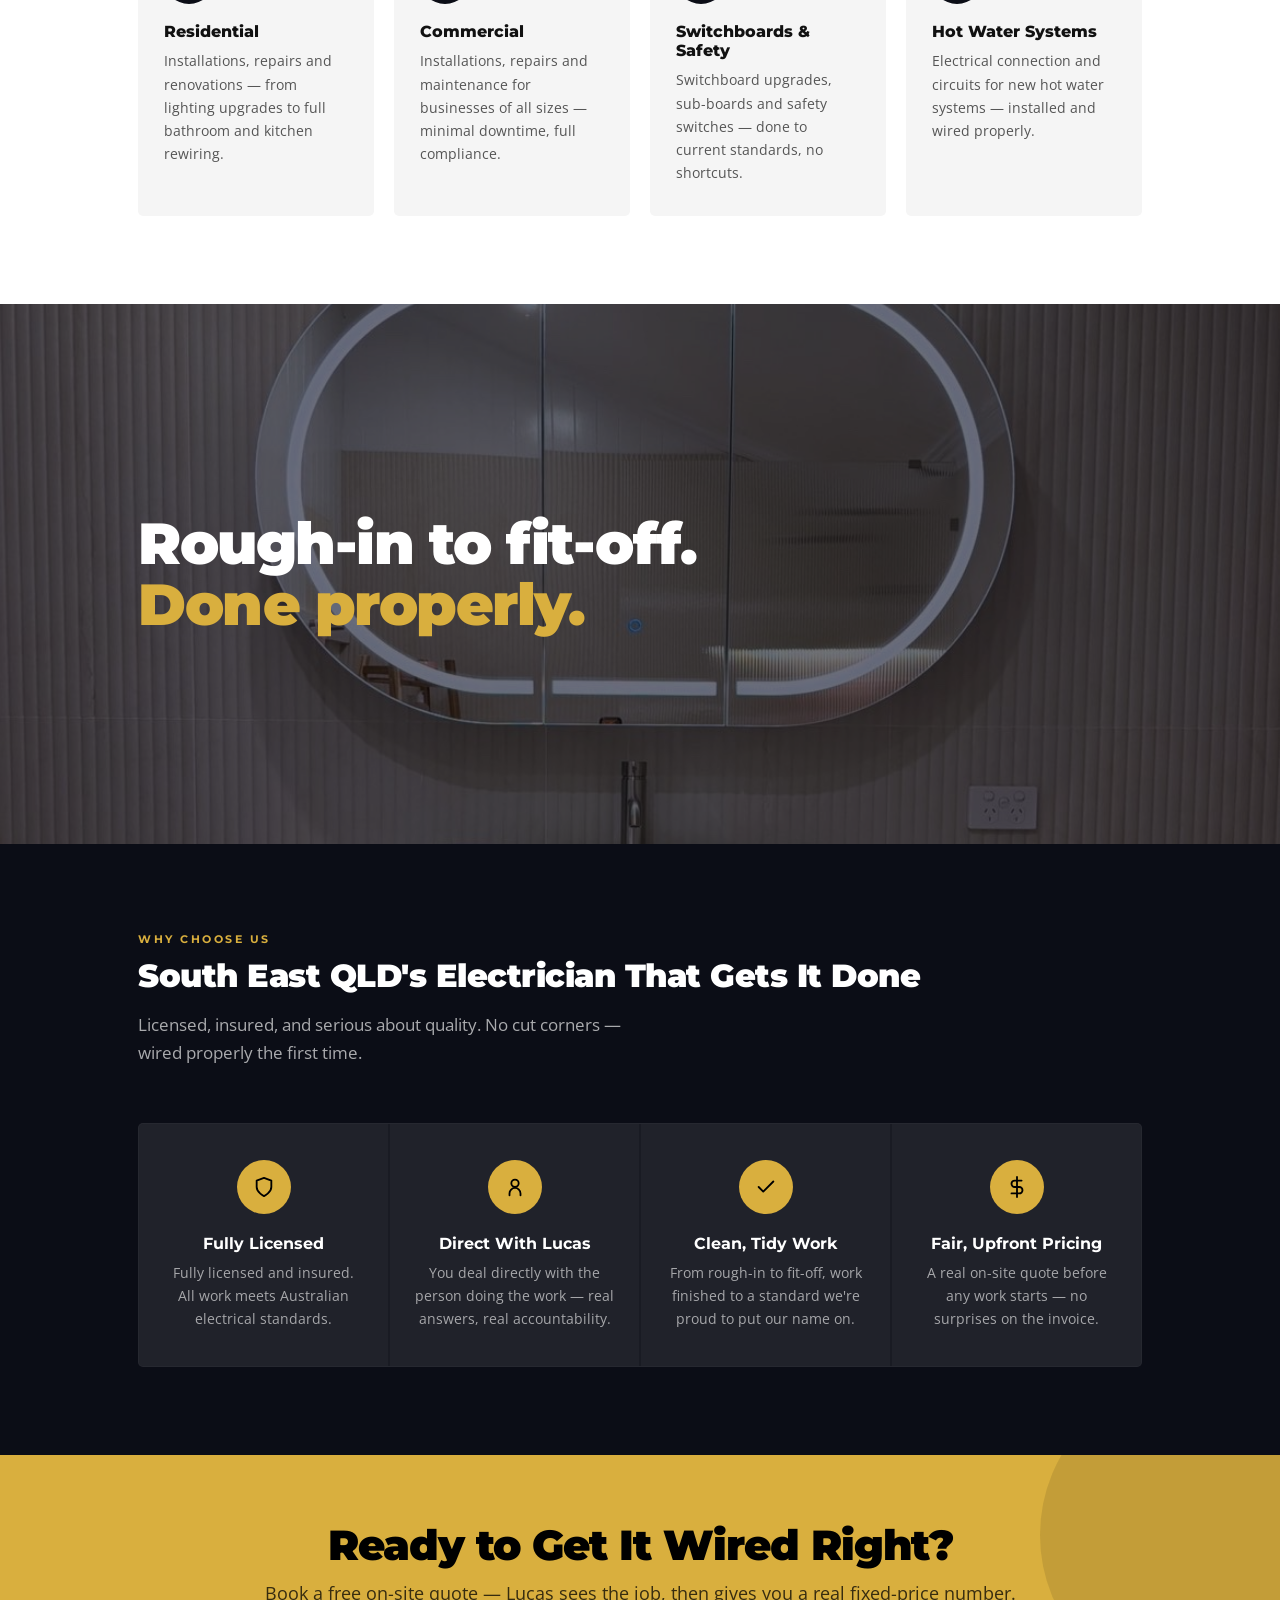
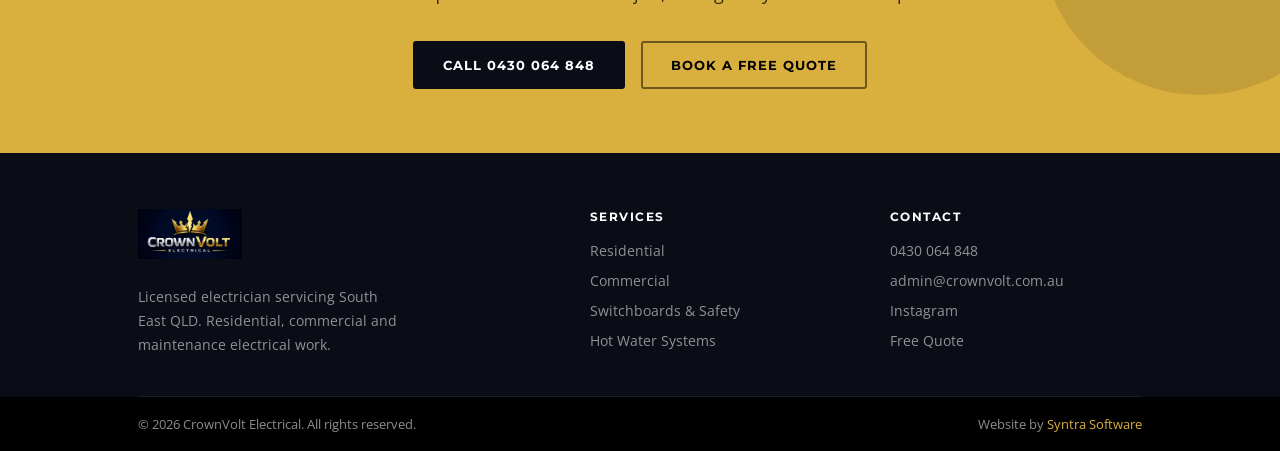
==== commit 4da023be: "Restore the verified Google review button; add square profile picture The Google Business Profile is" ====
--- a/index.html
+++ b/index.html
@@ -197,19 +197,19 @@
         </div>
         <h3>Real Google Reviews Coming Soon</h3>
         <p>CrownVolt is a growing business — the reviews will show up here as soon as they land. Ask Lucas for recent job references in the meantime.</p>
-        <!-- The "Leave a Review" button that was here pointed at
-             https://g.page/r/CYGblzwC0CGHEAE/review, which does not resolve — verified
-             2026-09-19 in a real browser, it dead-ends on the Google homepage. CrownVolt has
-             no published Google Business Profile yet (no knowledge panel, no map pack), so no
-             valid review link can exist. Sending customers to a dead link is worse than not
-             asking, so it's a phone CTA until the profile is live.
-
-             WHEN LUCAS'S GBP IS PUBLISHED, the review link goes in exactly two places:
-               1. here, restored as the button below
-               2. REVIEW_LINK in the n8n workflow "CrownVolt - Review Request"
-             Get it from the Business Profile: Read reviews > Get more reviews > copy link. -->
+        <!-- RESOLVED 2026-09-22. CrownVolt's Google Business Profile is now published and
+             verified, and Syntra holds Manager access. The real review link below was taken
+             from the profile's own "Get more reviews" panel and VERIFIED in a real browser —
+             it opens CrownVolt's review dialog.
+
+             The previous link here (https://g.page/r/CYGblzwC0CGHEAE/review) dead-ended on
+             the Google homepage and had been live since the 2026-08-2x commit. Do not change
+             this link without opening it in a browser first. The same link is also set as
+             REVIEW_LINK in the n8n workflow "CrownVolt - Review Request" — keep the two in
+             sync. Source: Business Profile > Ask for reviews > Review link. -->
         <p style="margin-top:16px;">
-          <a href="tel:0430064848" class="btn btn-primary">Call Lucas — 0430 064 848</a>
+          <a href="https://g.page/r/Cb6abd8EnOjqEBM/review" class="btn btn-primary" target="_blank" rel="noopener">Leave a Google Review</a>
+          <a href="tel:0430064848" class="btn btn-dark" style="margin-left:8px;">Call Lucas — 0430 064 848</a>
         </p>
       </div>
     </div>
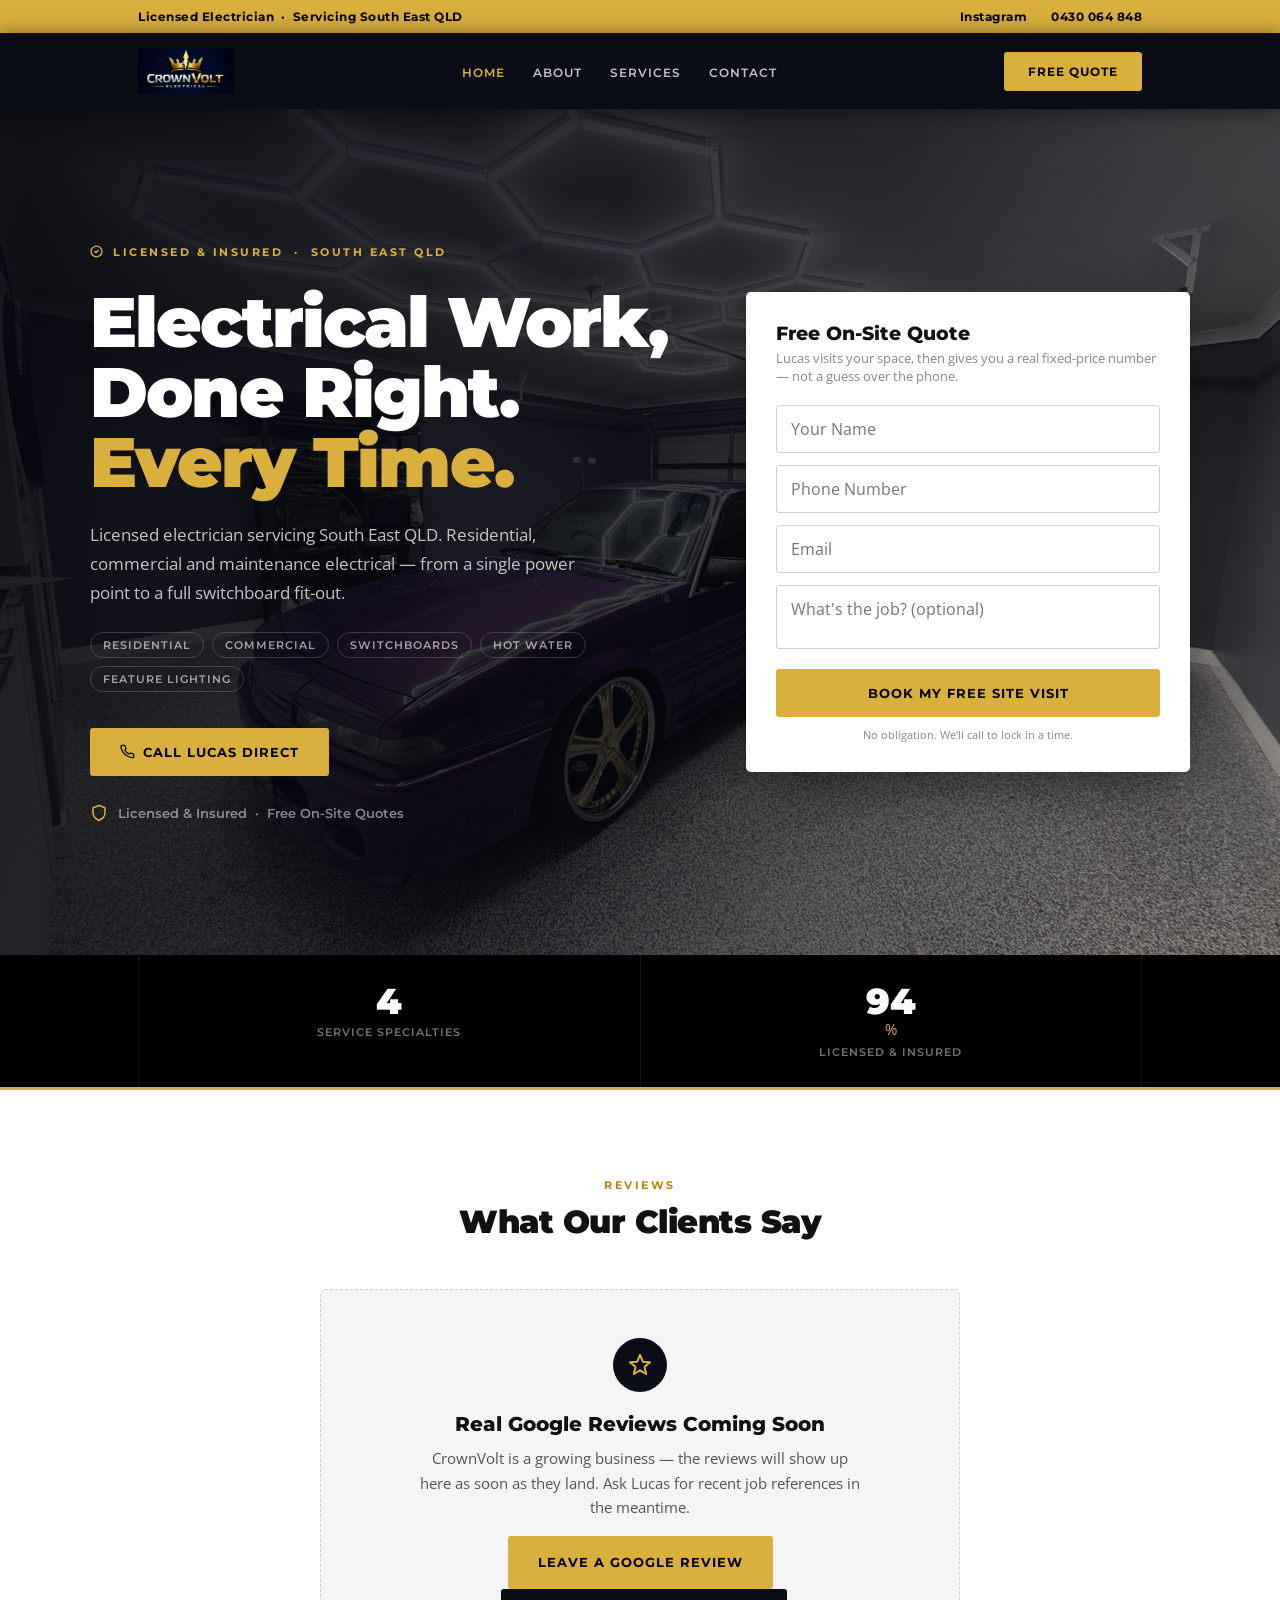
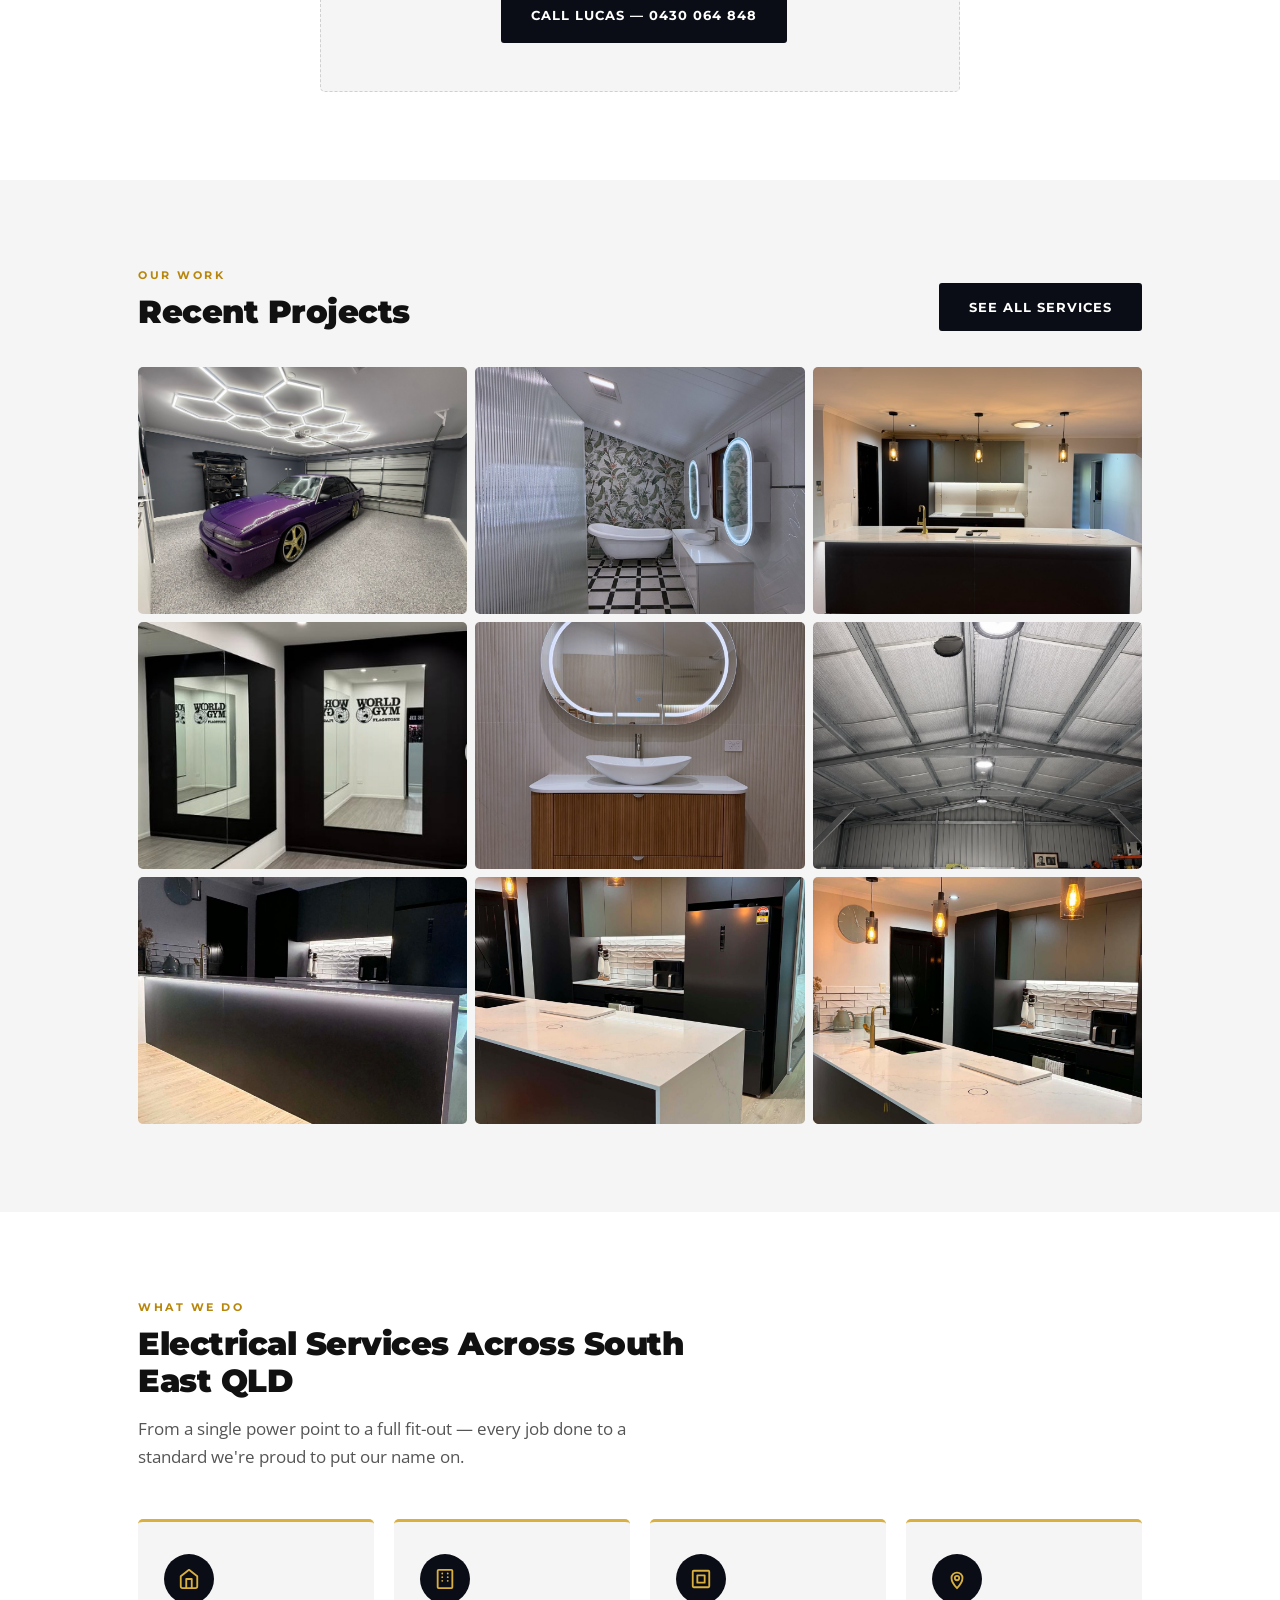
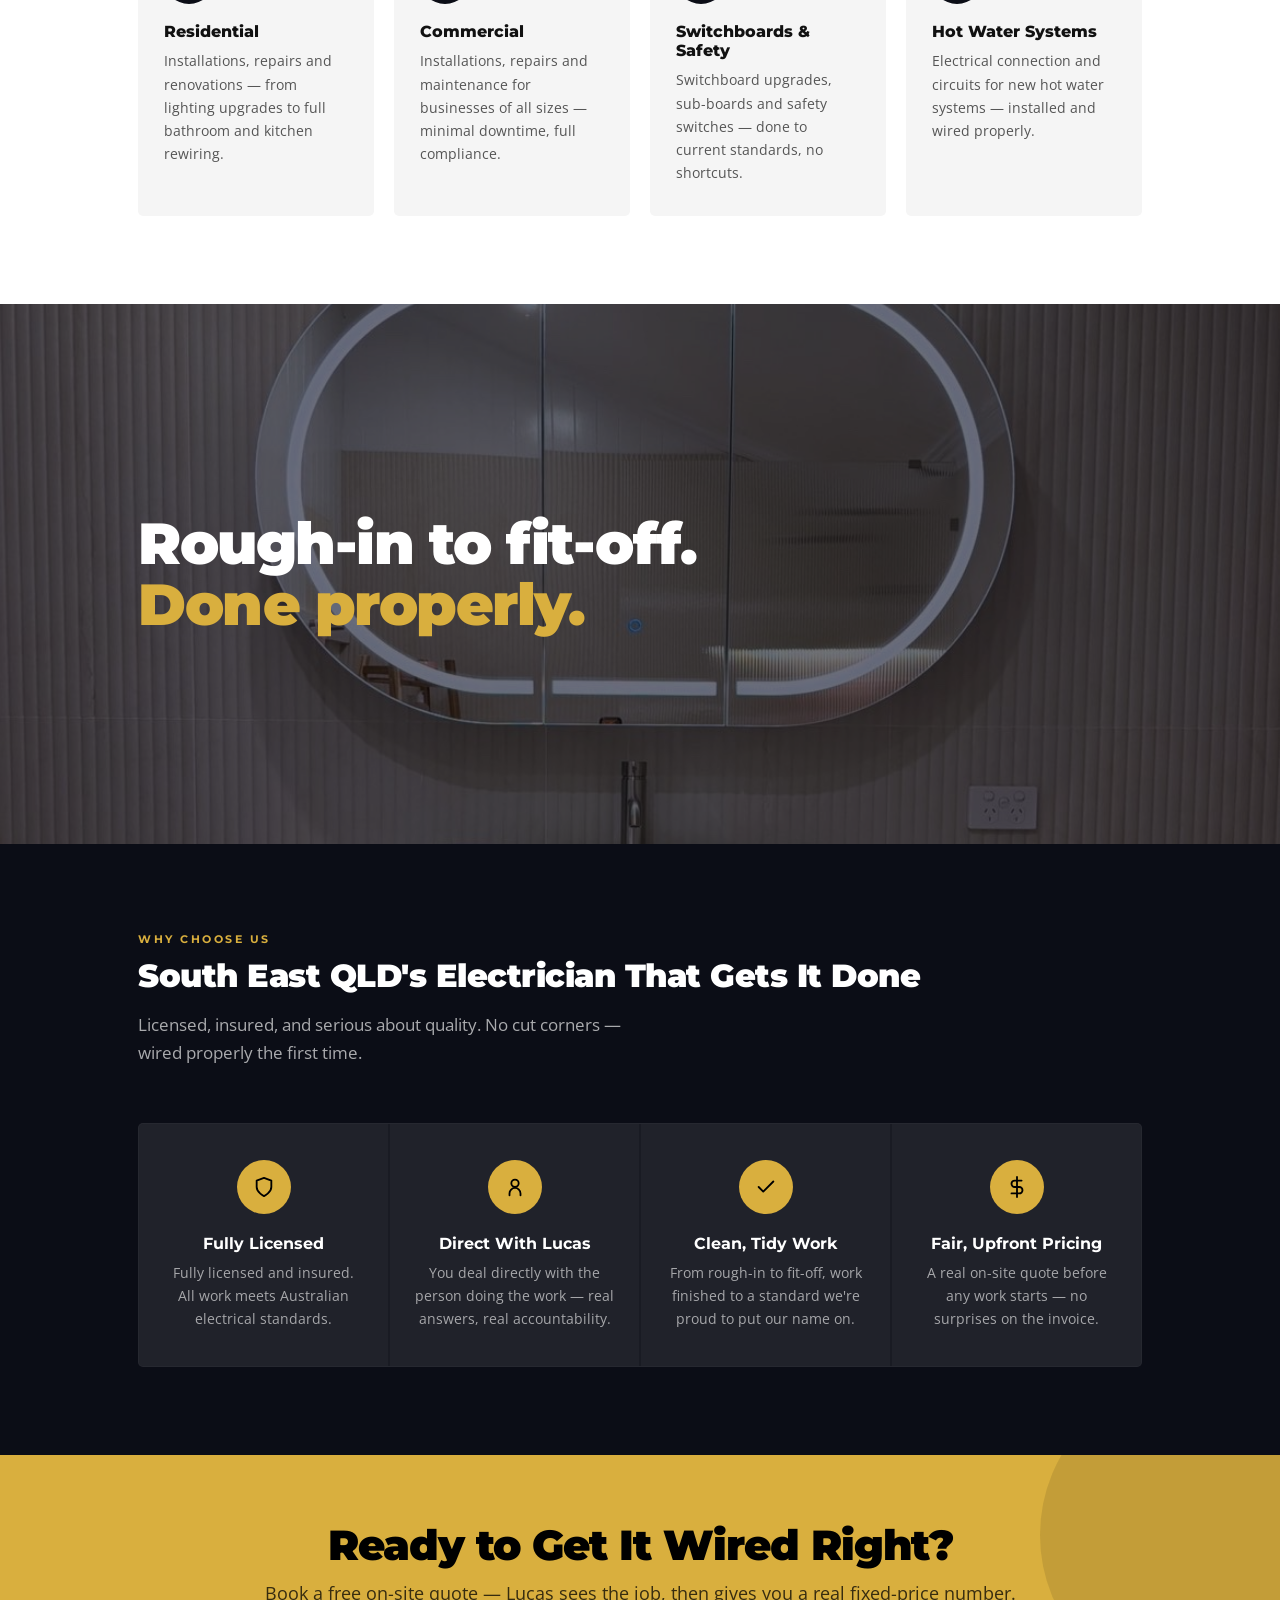
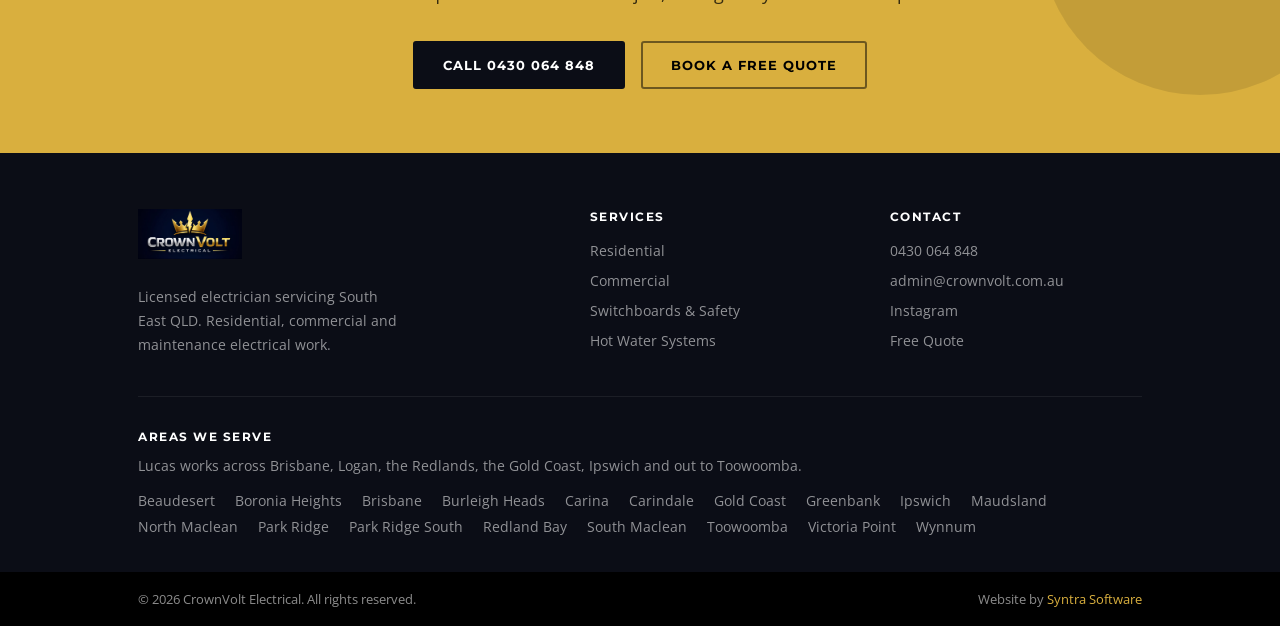
==== commit 940c97d2: "Add 'Areas we serve' footer block and per-suburb areaServed JSON-LD 18 suburbs taken from CrownVolt'" ====
--- a/index.html
+++ b/index.html
@@ -51,8 +51,24 @@
       "addressCountry": "AU"
     },
     "areaServed": [
-      { "@type": "City", "name": "Brisbane" },
-      { "@type": "AdministrativeArea", "name": "South East Queensland" }
+      { "@type": "Place", "name": "Beaudesert QLD" },
+      { "@type": "Place", "name": "Boronia Heights QLD" },
+      { "@type": "Place", "name": "Brisbane QLD" },
+      { "@type": "Place", "name": "Burleigh Heads QLD" },
+      { "@type": "Place", "name": "Carina QLD" },
+      { "@type": "Place", "name": "Carindale QLD" },
+      { "@type": "Place", "name": "Gold Coast QLD" },
+      { "@type": "Place", "name": "Greenbank QLD" },
+      { "@type": "Place", "name": "Ipswich QLD" },
+      { "@type": "Place", "name": "Maudsland QLD" },
+      { "@type": "Place", "name": "North Maclean QLD" },
+      { "@type": "Place", "name": "Park Ridge QLD" },
+      { "@type": "Place", "name": "Park Ridge South QLD" },
+      { "@type": "Place", "name": "Redland Bay QLD" },
+      { "@type": "Place", "name": "South Maclean QLD" },
+      { "@type": "Place", "name": "Toowoomba QLD" },
+      { "@type": "Place", "name": "Victoria Point QLD" },
+      { "@type": "Place", "name": "Wynnum QLD" }
     ],
     "sameAs": [
       "https://www.instagram.com/crownvolt.electrical/"
@@ -365,6 +381,30 @@
         </div>
       </div>
     </div>
+    <div class="inner footer-areas" aria-labelledby="footer-areas-title">
+      <h4 id="footer-areas-title">Areas we serve</h4>
+      <p>Lucas works across Brisbane, Logan, the Redlands, the Gold Coast, Ipswich and out to Toowoomba.</p>
+      <ul>
+          <li>Beaudesert</li>
+          <li>Boronia Heights</li>
+          <li>Brisbane</li>
+          <li>Burleigh Heads</li>
+          <li>Carina</li>
+          <li>Carindale</li>
+          <li>Gold Coast</li>
+          <li>Greenbank</li>
+          <li>Ipswich</li>
+          <li>Maudsland</li>
+          <li>North Maclean</li>
+          <li>Park Ridge</li>
+          <li>Park Ridge South</li>
+          <li>Redland Bay</li>
+          <li>South Maclean</li>
+          <li>Toowoomba</li>
+          <li>Victoria Point</li>
+          <li>Wynnum</li>
+      </ul>
+    </div>
     <div class="footer-bottom">
       <div class="inner footer-bottom-inner">
         <span>&copy; 2026 CrownVolt Electrical. All rights reserved.</span>
--- a/css/styles.css
+++ b/css/styles.css
@@ -374,3 +374,10 @@
 @media (prefers-reduced-motion: reduce) {
   *, *::before, *::after { animation-duration: 0.01ms !important; transition-duration: 0.01ms !important; }
 }
+
+/* Areas we serve (footer) */
+.footer-areas { padding-top: 32px; padding-bottom: 36px; }
+.footer-areas h4 { font-family: var(--ff-display); font-weight: 700; font-size: 12px; letter-spacing: 1.5px; text-transform: uppercase; color: #fff; margin-bottom: 10px; }
+.footer-areas p { font-size: 14px; line-height: 1.7; margin-bottom: 14px; }
+.footer-areas ul { list-style: none; display: flex; flex-wrap: wrap; gap: 8px 20px; font-size: 13.5px; }
+.footer-areas li { color: rgba(255,255,255,0.55); }
